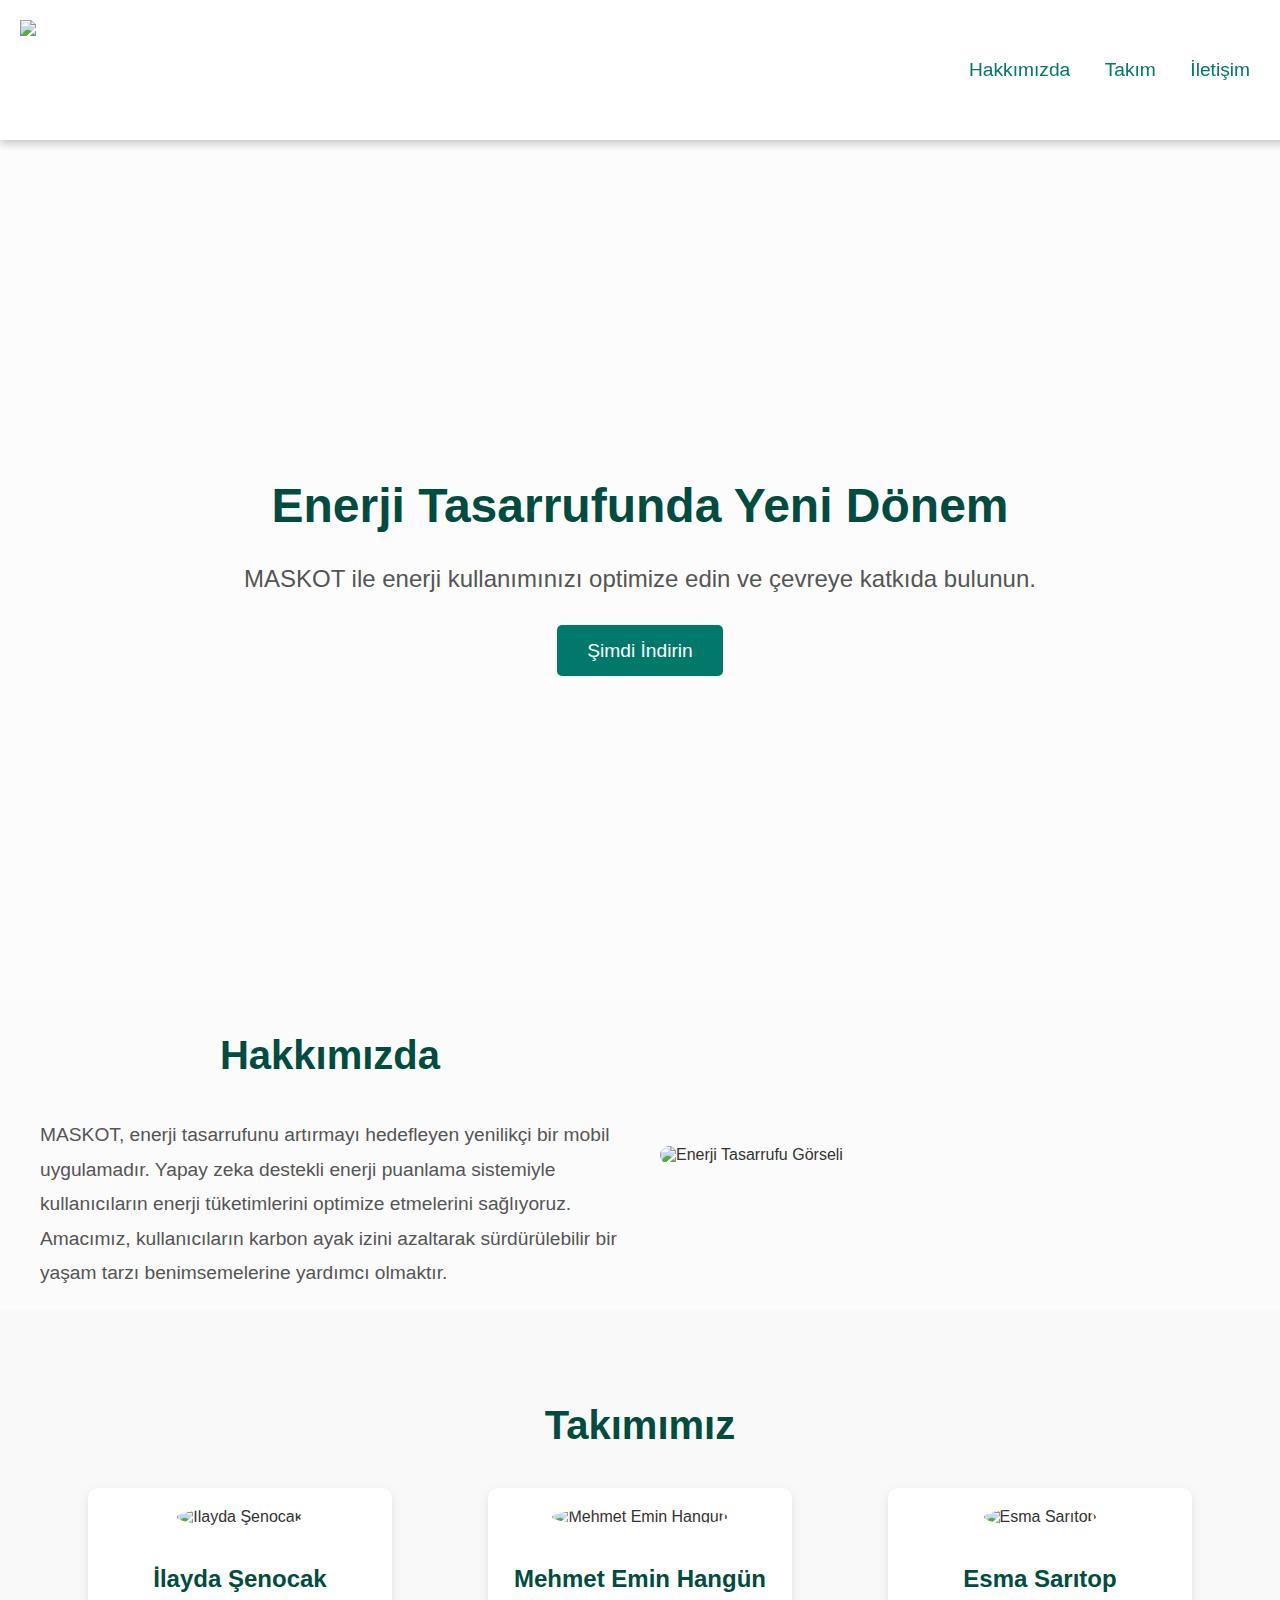
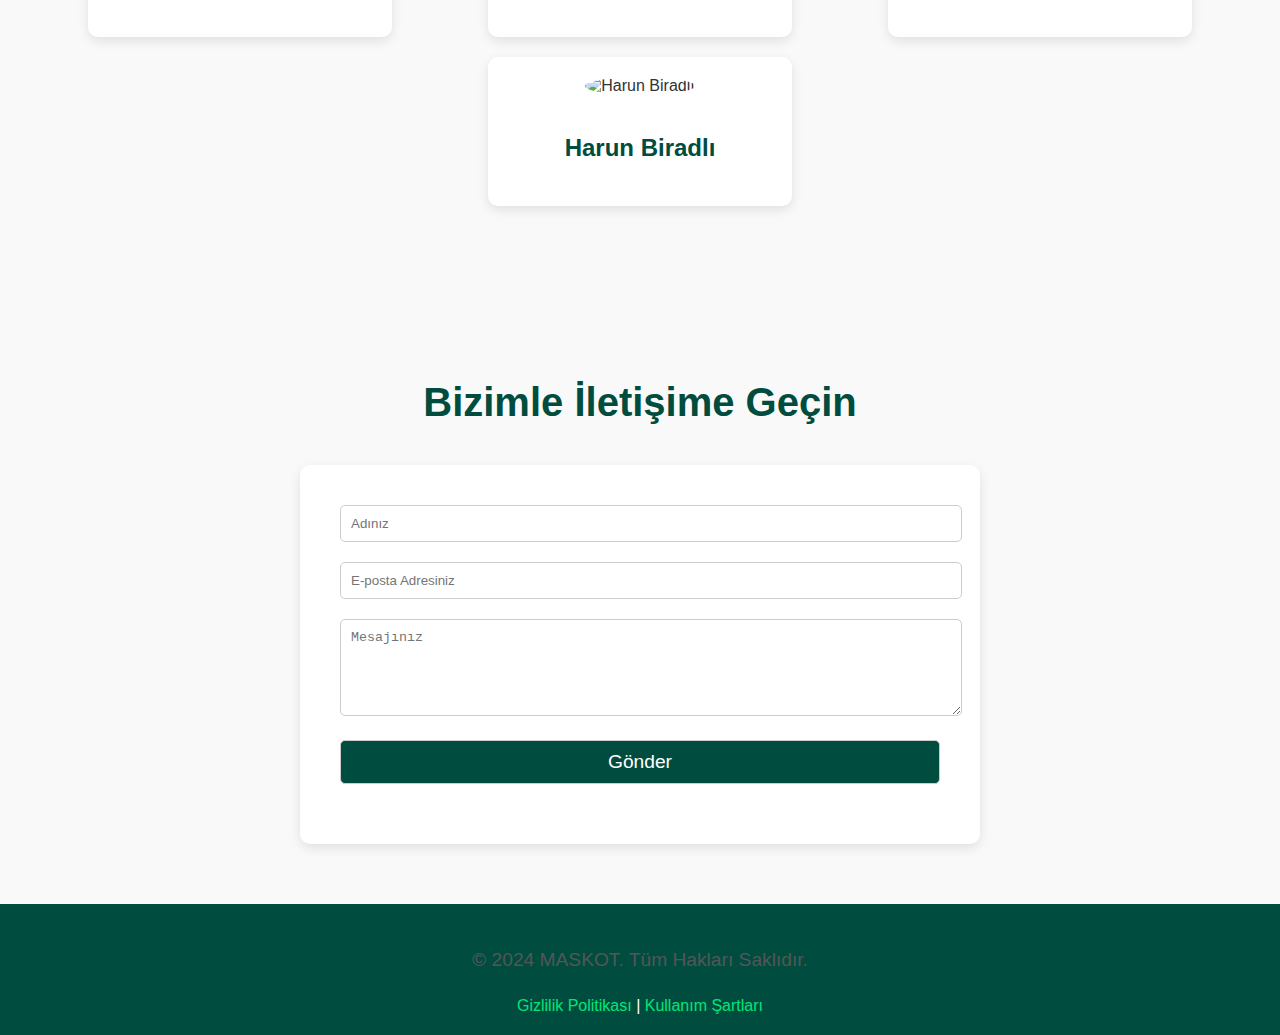
==== index.html @ fc82d1dd "Rename Maskot/deneme.html to index.html" ====
<!DOCTYPE html>
<html lang="tr">
<head>
    <meta charset="UTF-8">
    <meta name="viewport" content="width=device-width, initial-scale=1.0">
    <meta http-equiv="X-UA-Compatible" content="IE=edge">
    <title>MASKOT - Akıllı Sürdürülebilir Konut Teknolojileri</title>
    <style>
        /* Genel Stiller */
        body {
            font-family: 'Roboto', sans-serif;
            margin: 0;
            padding: 0;
            padding-top: 100px; /* Header boyutuna göre boşluk bırakıldı */
            background-color: #a0a0a00b;
            color: #333;
        }

        /* Header */
        header {
            background-color: #ffffff;
            padding: 20px 20px;
            display: flex;
            justify-content: space-between;
            align-items: center;
            color: white;
            box-shadow: 0 4px 8px rgba(0, 0, 0, 0.2);
            position: fixed; /* Sabit pozisyon */
            top: 0;
            left: 0;
            width: 100%; /* Tam genişlik */
            z-index: 1000; /* Diğer içeriklerin üstünde görünsün */
        }

        header h1 {
            margin: 0;
            font-size: 2.5rem;
        }

        nav a {
            color: #00796b;
            text-decoration: none;
            margin: 0 15px;
            font-size: 1.2rem;
        }

        nav a:hover {
            text-decoration: underline;
        }
        nav a:last-child {
    margin-right: 50px; /* İletişim yazısının sağına 30px boşluk ekledik */
}


        /* Hero Section */
        .hero {
            position: relative;
            height: 100vh;
            background-image: url('resimler/enerji.png'); /* Bir enerji tasarrufu görseli */
            background-repeat: no-repeat;
            background-attachment: fixed;
            background-size: cover;
            display: flex;
            justify-content: center;
            align-items: center;
            color: white;
            text-align: center;
        }

        .hero::before {
            content: '';
            position: absolute;
            top: 0;
            left: 0;
            right: 0;
            bottom: 0;
            background-color: rgba(255, 255, 255, 0.241); /* Arka plan için şeffaflık */
            z-index: 1; /* İçeriğin altında kalmasını sağlar */
        }

        .hero h2, .hero p, .hero a {
            position: relative; /* Pseudo elementin üstünde görünmesi için */
            z-index: 2;
        }

        .hero h2 {
            font-size: 3rem;
            margin-bottom: 20px;
        }

        .hero p {
            font-size: 1.5rem;
            margin-bottom: 40px;
        }

        .hero a {
            background-color: #00796b;
            padding: 15px 30px;
            color: white;
            font-size: 1.2rem;
            border-radius: 5px;
            text-decoration: none;
            transition: background 0.3s;
        }

        .hero a:hover {
            background-color: #004d40;
        }

        /* Hakkımızda Bölümü */
        h2 {
            font-size: 2.5rem;
            text-align: center;
            margin-bottom: 40px;
            color: #004d40;
        }

        p {
            font-size: 1.2rem;
            line-height: 1.8;
            color: #555;
        }

        #about {
            display: grid;
            grid-template-columns: 1fr 1fr;
            gap: 40px;
            align-items: center;
        }

        #about img {
            width: 100%;
            border-radius: 10px;
        }

        /* Takım Tanıtımı Bölümü */
        #team {
            background-color: #f9f9f9;
            padding: 60px 40px;
        }

        .team-container {
            display: flex;
            justify-content: space-around;
            flex-wrap: wrap;
        }

        .team-member {
            width: 22%;
            text-align: center;
            padding: 20px;
            background-color: white;
            border-radius: 10px;
            box-shadow: 0 4px 12px rgba(0, 0, 0, 0.1);
            margin-bottom: 20px;
        }

        .team-member img {
            width: 100px;
            height: 100px;
            border-radius: 50%;
            margin-bottom: 15px;
        }

        .team-member h3 {
            font-size: 1.5rem;
            color: #004d40;
        }

        .team-member p {
            font-size: 1rem;
            color: #666;
        }

        /* İletişim Formu */
        #contact {
            text-align: center;
            background-color: #f9f9f9;
            padding: 60px 40px;
        }

        form {
            max-width: 600px;
            margin: 0 auto;
            background-color: white;
            padding: 40px;
            border-radius: 10px;
            box-shadow: 0 4px 12px rgba(0, 0, 0, 0.1);
        }

        input, textarea {
            width: 100%;
            padding: 10px;
            margin-bottom: 20px;
            border-radius: 5px;
            border: 1px solid #ccc;
        }

        input[type="submit"] {
            background-color: #004d40;
            color: white;
            font-size: 1.2rem;
            cursor: pointer;
            transition: background-color 0.3s;
        }

        input[type="submit"]:hover {
            background-color: #00796b;
        }

        footer {
            background-color: #004d40;
            color: white;
            padding: 20px;
            text-align: center;
            font-size: 1rem;
        }

        footer a {
            color: #00e676;
            text-decoration: none;
        }

        footer a:hover {
            text-decoration: underline;
        }

        /* Responsive Tasarım */
        @media (max-width: 768px) {
            #about {
                grid-template-columns: 1fr;
            }

            .team-container {
                flex-direction: column;
            }

            .team-member {
                width: 100%;
                margin-bottom: 20px;
            }
        }
    </style>
</head>
<body>

    <!-- Header -->
    <header>
        <img src="resimler/logo.png" alt="logo" style="height: 100px; width: 100px;">
        <nav>
            <a href="#about">Hakkımızda</a>
            <a href="#team">Takım</a>
            <a href="#contact">İletişim</a>
        </nav>
    </header>

    <!-- Hero Section -->
    <section class="hero">
        <div>
            <h2>Enerji Tasarrufunda Yeni Dönem</h2>
            <p>MASKOT ile enerji kullanımınızı optimize edin ve çevreye katkıda bulunun.</p>
            <a href="#download">Şimdi İndirin</a>
        </div>
    </section>

    <!-- About Section -->
    <section id="about">
        <div style="padding-left: 40px;">
            <h2>Hakkımızda</h2>
            <p>MASKOT, enerji tasarrufunu artırmayı hedefleyen yenilikçi bir mobil uygulamadır. Yapay zeka destekli enerji puanlama sistemiyle kullanıcıların enerji tüketimlerini optimize etmelerini sağlıyoruz. Amacımız, kullanıcıların karbon ayak izini azaltarak sürdürülebilir bir yaşam tarzı benimsemelerine yardımcı olmaktır.</p>
        </div>
        <img src="resimler/telefon.png" alt="Enerji Tasarrufu Görseli">
    </section>

    <!-- Takım Tanıtımı Bölümü -->
    <section id="team">
        <h2>Takımımız</h2>
        <div class="team-container">
            <div class="team-member">
                <img src="resimler/ilayda.jpeg" alt="İlayda Şenocak">
                <h3>İlayda Şenocak</h3>
            </div>
            <div class="team-member">
                <img src="resimler/emin.jpeg" alt="Mehmet Emin Hangün">
                <h3>Mehmet Emin Hangün</h3>
            </div>
            <div class="team-member">
                <img src="resimler/esma.jpeg" alt="Esma Sarıtop">
                <h3>Esma Sarıtop</h3>
            </div>
            <div class="team-member">
                <img src="resimler/harun.png" alt="Harun Biradlı">
                <h3>Harun Biradlı</h3>
            </div>
        </div>
    </section>

    <!-- İletişim Formu -->
    <section id="contact">
        <h2>Bizimle İletişime Geçin</h2>
        <form action="#">
            <input type="text" name="name" placeholder="Adınız" required>
            <input type="email" name="email" placeholder="E-posta Adresiniz" required>
            <textarea name="message" rows="5" placeholder="Mesajınız"></textarea>
            <input type="submit" value="Gönder">
        </form>
    </section>

    <!-- Footer -->
    <footer>
        <p>&copy; 2024 MASKOT. Tüm Hakları Saklıdır.</p>
        <a href="#">Gizlilik Politikası</a> | <a href="#">Kullanım Şartları</a>
    </footer>

</body>
</html>
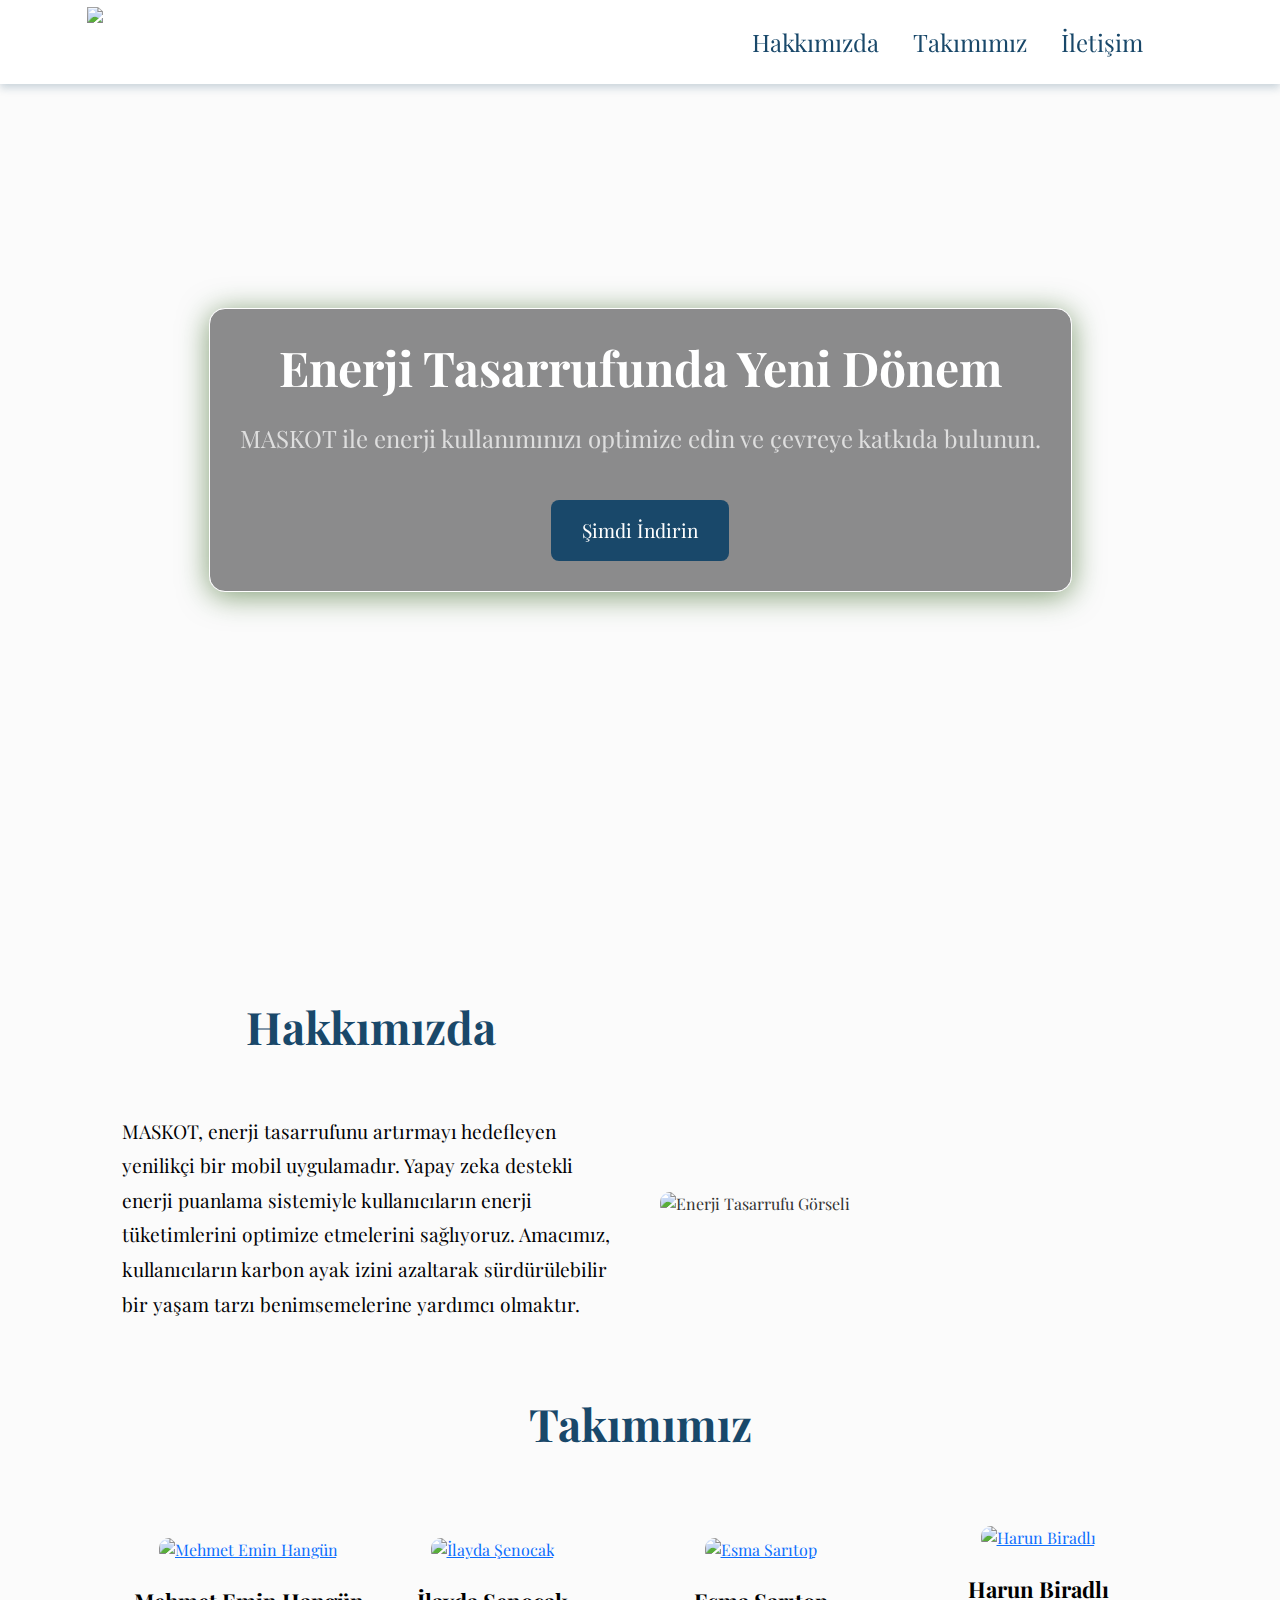
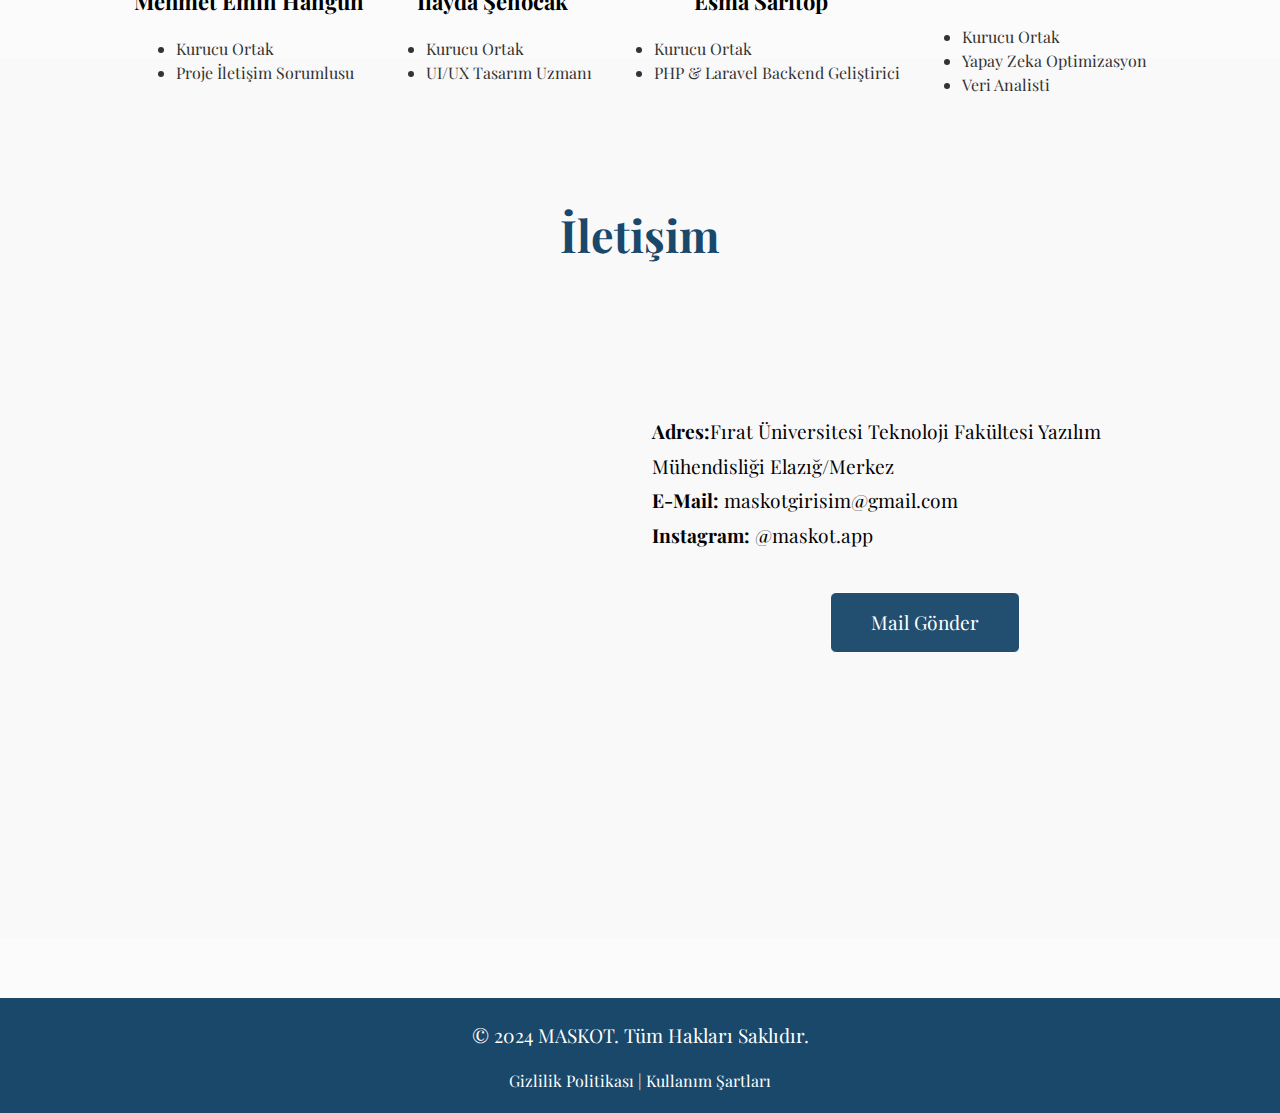
==== commit 75bf7427: "Merge remote-tracking branch 'origin/main'" ====
--- a/index.html
+++ b/index.html
@@ -5,26 +5,31 @@
     <meta name="viewport" content="width=device-width, initial-scale=1.0">
     <meta http-equiv="X-UA-Compatible" content="IE=edge">
     <title>MASKOT - Akıllı Sürdürülebilir Konut Teknolojileri</title>
+    <link href="https://cdn.jsdelivr.net/npm/bootstrap@5.3.3/dist/css/bootstrap.min.css" rel="stylesheet" integrity="sha384-QWTKZyjpPEjISv5WaRU9OFeRpok6YctnYmDr5pNlyT2bRjXh0JMhjY6hW+ALEwIH" crossorigin="anonymous">
+    <script src="https://cdn.jsdelivr.net/npm/bootstrap@5.3.3/dist/js/bootstrap.bundle.min.js" integrity="sha384-YvpcrYf0tY3lHB60NNkmXc5s9fDVZLESaAA55NDzOxhy9GkcIdslK1eN7N6jIeHz" crossorigin="anonymous"></script>
+    <link rel="preconnect" href="https://fonts.googleapis.com">
+    <link rel="preconnect" href="https://fonts.gstatic.com" crossorigin>
+    <link href="https://fonts.googleapis.com/css2?family=Gowun+Batang:wght@400;700&family=Playfair+Display:ital,wght@0,400..900;1,400..900&display=swap" rel="stylesheet">
     <style>
         /* Genel Stiller */
         body {
-            font-family: 'Roboto', sans-serif;
+            font-family: "Playfair Display", serif;
             margin: 0;
             padding: 0;
-            padding-top: 100px; /* Header boyutuna göre boşluk bırakıldı */
             background-color: #a0a0a00b;
-            color: #333;
+            color: #333333;
+            box-sizing: border-box; /* Kenar boşluklarının düzgün hesaplanması için */
         }
 
         /* Header */
         header {
-            background-color: #ffffff;
-            padding: 20px 20px;
+            background-color: rgb(255, 255, 255);
+            padding: 7px 7px;
             display: flex;
             justify-content: space-between;
             align-items: center;
-            color: white;
-            box-shadow: 0 4px 8px rgba(0, 0, 0, 0.2);
+            color: #ffffff;
+            box-shadow: 0 4px 8px rgba(25, 72, 106, 0.21);
             position: fixed; /* Sabit pozisyon */
             top: 0;
             left: 0;
@@ -38,54 +43,61 @@
         }
 
         nav a {
-            color: #00796b;
+            color: rgb(25, 72, 106);
             text-decoration: none;
             margin: 0 15px;
-            font-size: 1.2rem;
+            font-size: 1.5rem;
         }
 
         nav a:hover {
             text-decoration: underline;
         }
+
         nav a:last-child {
-    margin-right: 50px; /* İletişim yazısının sağına 30px boşluk ekledik */
-}
-
+            margin-right: 50px;
+        }
+        /* Genel boşluk ayarları */
+        section {
+            margin-bottom: 100px; /* Her bölüm arasında 100px boşluk olacak */
+        }
+
+        /* İlgili bölümlere özel boşluk ayarı */
+        #about, #team, #contact {
+            padding-top: 150px; /* Başlık yüksekliğine göre ayarlayın */
+            margin-top: -100px; /* Sabitlenen başlığa göre ayarlanmış negatif margin */
+            margin-bottom: 100px; /* Her bölümün arasında eşit boşluk */
+        }
 
         /* Hero Section */
         .hero {
             position: relative;
-            height: 100vh;
-            background-image: url('resimler/enerji.png'); /* Bir enerji tasarrufu görseli */
+            width: 100vw; /* Tam genişlik */
+            height: 100vh; /* Tam yükseklik */
+            background-image: url('resimler/WhatsApp Image 2024-09-25 at 18.21.44.jpeg');
             background-repeat: no-repeat;
-            background-attachment: fixed;
-            background-size: cover;
+            background-size: cover; /* Tüm alanı kaplayacak */
+            background-position: center; /* Görseli ortalayacak */
             display: flex;
             justify-content: center;
             align-items: center;
-            color: white;
-            text-align: center;
-        }
-
-        .hero::before {
-            content: '';
-            position: absolute;
-            top: 0;
-            left: 0;
-            right: 0;
-            bottom: 0;
-            background-color: rgba(255, 255, 255, 0.241); /* Arka plan için şeffaflık */
-            z-index: 1; /* İçeriğin altında kalmasını sağlar */
-        }
-
-        .hero h2, .hero p, .hero a {
-            position: relative; /* Pseudo elementin üstünde görünmesi için */
+            color: #ffffff;
+            text-align: center;
+        }
+
+        .hero-content {
+            position: relative;
             z-index: 2;
+            color: rgb(255, 255, 255);
+            text-align: center;
+            background-color: rgba(0, 0, 0, 0.5); /* Hafif saydam arka plan */
+            padding: 30px;
+            border-radius: 10px;
         }
 
         .hero h2 {
             font-size: 3rem;
             margin-bottom: 20px;
+            color: #ffffff;
         }
 
         .hero p {
@@ -94,31 +106,45 @@
         }
 
         .hero a {
-            background-color: #00796b;
+            background-color: #19486a; /* Değiştirilen renk */
             padding: 15px 30px;
-            color: white;
+            color: #ffffff;
             font-size: 1.2rem;
-            border-radius: 5px;
+
             text-decoration: none;
             transition: background 0.3s;
         }
 
         .hero a:hover {
-            background-color: #004d40;
+            background-color: #19486a; /* Hover sırasında farklı bir renk */
+        }
+
+        /* Cam Efekti Stil */
+        .hero-content {
+            background: rgba(2, 2, 4, 0.45);
+            border-radius: 16px;
+            box-shadow: 0 4px 30px rgba(27, 81, 4, 0.55);
+            backdrop-filter: blur(5px);
+            -webkit-backdrop-filter: blur(5px);
+            border: 1px solid rgb(255, 255, 255);
+            padding: 30px;
         }
 
         /* Hakkımızda Bölümü */
+
         h2 {
-            font-size: 2.5rem;
-            text-align: center;
-            margin-bottom: 40px;
-            color: #004d40;
+            font-size: 2.8rem;
+            text-align: center;
+            margin-bottom: 60px;
+            color: rgb(25, 72, 106);
+            font-weight: 700; /* 700 değeri ile yazıyı kalınlaştır */
         }
 
         p {
             font-size: 1.2rem;
             line-height: 1.8;
-            color: #555;
+            color: rgb(2, 2, 4);
+
         }
 
         #about {
@@ -131,46 +157,89 @@
         #about img {
             width: 100%;
             border-radius: 10px;
+
+
         }
 
         /* Takım Tanıtımı Bölümü */
-        #team {
-            background-color: #f9f9f9;
-            padding: 60px 40px;
-        }
-
         .team-container {
+            display: flex;                /* Flexbox kullanarak yan yana dizme */
+
+            justify-content: center;      /* Öğeleri yatayda ortala */
+            padding: 20px;               /* İç boşluk */
+        }
+
+
+
+        .team-member {
+            position: relative;
+            /* LinkedIn logosu için gerekli */
+            margin: 15px;
             display: flex;
-            justify-content: space-around;
-            flex-wrap: wrap;
-        }
-
-        .team-member {
-            width: 22%;
-            text-align: center;
-            padding: 20px;
-            background-color: white;
+            flex-direction: column;
+            align-items: center;
+            text-align: center;          /* Metni ortala */
+        }
+
+        .team-member img {
+            width: 200px;
+            /* Sabit genişlik */
+            height: 250px;
+            /* Sabit yükseklik, dikdörtgen */
             border-radius: 10px;
-            box-shadow: 0 4px 12px rgba(0, 0, 0, 0.1);
-            margin-bottom: 20px;
-        }
-
-        .team-member img {
-            width: 100px;
-            height: 100px;
-            border-radius: 50%;
-            margin-bottom: 15px;
-        }
-
-        .team-member h3 {
-            font-size: 1.5rem;
-            color: #004d40;
+            /* Kenarları hafif yuvarlak */
+            margin-bottom: 10px;
+            transition: filter 0.3s ease;
+            /* Geçiş süresi */
+            object-fit: cover;
+            /* Resmi dikdörtgenin içine sığdır */
+        }
+
+        .team-member:hover img {
+            filter: blur(5px);
+            /* Sadece profil fotoğrafı bulanıklaşır */
+        }
+
+        .linkedin-logo {
+            position: absolute;
+            top: 50%;
+            left: 50%;
+            transform: translate(-50%, -50%);
+            display: none;
+            /* Başlangıçta gizli */
+            width: 10px;
+            /* LinkedIn logosu boyutu küçültüldü */
+            height: 10px;
+            z-index: 1;
+            margin-left: 10px; /* Logonun metinden biraz uzak durması için boşluk */
+        }
+
+        .team-member:hover .linkedin-logo {
+            display: block;
+            /* Hover sırasında görünür yap */
+            filter: none;
+            /* Logo bulanıklaşmasın */
         }
 
         .team-member p {
-            font-size: 1rem;
-            color: #666;
-        }
+            font-size: 18px;
+            color: black;
+            font-weight: bold;
+            text-align: center;
+            margin-top: 10px;
+        }
+
+        .team-title {
+            width: 100%;                     /* Başlığın tüm genişliği kaplamasını sağlar */
+            margin-bottom: 20px;             /* Başlık ile üyeler arasında boşluk */
+        }
+
+
+
+
+
+
+
 
         /* İletişim Formu */
         #contact {
@@ -209,7 +278,7 @@
         }
 
         footer {
-            background-color: #004d40;
+            background-color: #19486a;
             color: white;
             padding: 20px;
             text-align: center;
@@ -217,100 +286,189 @@
         }
 
         footer a {
-            color: #00e676;
+            color: #ffffff;
             text-decoration: none;
         }
 
         footer a:hover {
             text-decoration: underline;
         }
+        .footer-text {
+            color: white; /* Sadece bu yazının rengi beyaz olur */
+        }
 
         /* Responsive Tasarım */
         @media (max-width: 768px) {
+            body {
+                padding-left: 20px;
+                padding-right: 20px;
+            }
+
             #about {
                 grid-template-columns: 1fr;
             }
 
-            .team-container {
-                flex-direction: column;
-            }
-
-            .team-member {
-                width: 100%;
-                margin-bottom: 20px;
-            }
-        }
+
+        }
+
+
+        #about, #team, #contact {
+            padding-top: 150px; /* Başlık yüksekliğine göre ayarlayın */
+            margin-top: -150px; /* Olumsuz bir marj ile üst boşluğu kaldırın */
+            margin-bottom: 60px; /* Alt boşluk ekleyin */
+        }
+
+        .text-left {
+            text-align: left; /* Metni sola hizala */
+        }
+
+        #sendMailButton:hover{
+            background-color: #3a74aa !important;
+            color: rgb(255, 255, 255) !important;
+        }
+
     </style>
 </head>
 <body>
 
-    <!-- Header -->
-    <header>
-        <img src="resimler/logo.png" alt="logo" style="height: 100px; width: 100px;">
-        <nav>
-            <a href="#about">Hakkımızda</a>
-            <a href="#team">Takım</a>
-            <a href="#contact">İletişim</a>
-        </nav>
-    </header>
-
-    <!-- Hero Section -->
-    <section class="hero">
-        <div>
-            <h2>Enerji Tasarrufunda Yeni Dönem</h2>
-            <p>MASKOT ile enerji kullanımınızı optimize edin ve çevreye katkıda bulunun.</p>
-            <a href="#download">Şimdi İndirin</a>
+<!-- Header -->
+<header>
+    <img  src="resimler/logo.png" alt="logo" style="height: 70px; width: 70px; margin-left: 80px">
+
+
+    <nav style="margin-right: 80px">
+
+        <a href="#about">Hakkımızda</a>
+        <a href="#team">Takımımız</a>
+        <a href="#contact">İletişim</a>
+    </nav>
+</header>
+
+<!-- Hero Section -->
+<section class="hero">
+    <div class="hero-content">
+        <h2>Enerji Tasarrufunda Yeni Dönem</h2>
+        <p style="color: rgba(255,255,255,0.71)!important">MASKOT ile enerji kullanımınızı optimize edin ve çevreye katkıda bulunun.</p>
+        <a href="#" class="btn btn- btn-lg">Şimdi İndirin</a>
+    </div>
+</section>
+
+
+<!-- About Section -->
+<section id="about" class="container">
+    <div style="padding-left: 40px;" >
+        <h2>Hakkımızda</h2>
+        <p>MASKOT, enerji tasarrufunu artırmayı hedefleyen yenilikçi bir mobil uygulamadır. Yapay zeka destekli enerji puanlama sistemiyle kullanıcıların enerji tüketimlerini optimize etmelerini sağlıyoruz. Amacımız, kullanıcıların karbon ayak izini azaltarak sürdürülebilir bir yaşam tarzı benimsemelerine yardımcı olmaktır.</p>
+    </div>
+    <img src="resimler/tlfn.jpg" alt="Enerji Tasarrufu Görseli" style="margin-top: 70px">
+</section>
+
+
+<!--Takım tanıtımı-->
+<div id="team" class="team-container" style="display: block">
+    <h2>Takımımız</h2>
+
+    <div style="display: flex; align-items: center; justify-content: center;">
+        <!-- Mehmet Emin Hangün -->
+        <div class="team-member">
+            <a href="https://www.linkedin.com/in/mehmet-emin-hang%C3%BCn-b12507269/" target="_blank">
+                <img src="resimler/emin.jpeg" alt="Mehmet Emin Hangün">
+                <img class="linkedin-logo" src="resimler/linkedin-logo.png" alt="LinkedIn">
+            </a>
+            <p style="font-size: 22px; font-weight: bold; text-align: left;">Mehmet Emin Hangün</p>
+            <ul style="text-align: left;">
+                <li>Kurucu Ortak</li>
+                <li>Proje İletişim Sorumlusu</li>
+            </ul>
         </div>
-    </section>
-
-    <!-- About Section -->
-    <section id="about">
-        <div style="padding-left: 40px;">
-            <h2>Hakkımızda</h2>
-            <p>MASKOT, enerji tasarrufunu artırmayı hedefleyen yenilikçi bir mobil uygulamadır. Yapay zeka destekli enerji puanlama sistemiyle kullanıcıların enerji tüketimlerini optimize etmelerini sağlıyoruz. Amacımız, kullanıcıların karbon ayak izini azaltarak sürdürülebilir bir yaşam tarzı benimsemelerine yardımcı olmaktır.</p>
+
+        <!-- İlayda Şenocak -->
+        <div class="team-member">
+            <a href="https://www.linkedin.com/in/ilayda-senocak/" target="_blank">
+                <img src="resimler/ilayda.jpeg" alt="İlayda Şenocak">
+                <img class="linkedin-logo" src="resimler/linkedin-logo.png" alt="LinkedIn">
+            </a>
+            <p style="font-size: 22px; font-weight: bold; text-align: left;">İlayda Şenocak</p>
+            <ul style="text-align: left;">
+                <li>Kurucu Ortak</li>
+                <li>UI/UX Tasarım Uzmanı</li>
+            </ul>
         </div>
-        <img src="resimler/telefon.png" alt="Enerji Tasarrufu Görseli">
-    </section>
-
-    <!-- Takım Tanıtımı Bölümü -->
-    <section id="team">
-        <h2>Takımımız</h2>
-        <div class="team-container">
-            <div class="team-member">
-                <img src="resimler/ilayda.jpeg" alt="İlayda Şenocak">
-                <h3>İlayda Şenocak</h3>
+
+        <!-- Esma Sarıtop -->
+        <div class="team-member">
+            <a href="https://www.linkedin.com/in/esmasaritop/" target="_blank">
+                <img src="resimler/esmaa.jpeg" alt="Esma Sarıtop">
+                <img class="linkedin-logo" src="resimler/linkedin-logo.png" alt="LinkedIn">
+            </a>
+            <p style="font-size: 22px; font-weight: bold; text-align: left;">Esma Sarıtop</p>
+            <ul style="text-align: left;">
+                <li>Kurucu Ortak</li>
+                <li>PHP & Laravel Backend Geliştirici</li>
+            </ul>
+        </div>
+
+        <!-- Harun Biradlı -->
+        <div class="team-member">
+            <a href="https://www.linkedin.com/in/harunbiradlioffical/" target="_blank">
+                <img src="resimler/harun.png" alt="Harun Biradlı">
+                <img class="linkedin-logo" src="resimler/linkedin-logo.png" alt="LinkedIn">
+            </a>
+            <p style="font-size: 22px; font-weight: bold; text-align: left;">Harun Biradlı</p>
+            <ul style="text-align: left;">
+                <li>Kurucu Ortak</li>
+                <li>Yapay Zeka Optimizasyon</li>
+                <li>Veri Analisti</li>
+            </ul>
+        </div>
+    </div>
+</div>
+
+
+<!-- İletişim Formu -->
+<section id="contact">
+    <h2>İletişim</h2>
+
+    <section class="container flex justify-content-center">
+        <div class="row">
+            <div class="col-md-6">
+                <iframe
+                        class="card-img-top p-3"
+                        src="https://www.google.com/maps/embed?pb=!1m18!1m12!1m3!1d3114.7437472671445!2d39.19938067611277!3d38.67775687177181!2m3!1f0!2f0!3f0!3m2!1i1024!2i768!4f13.1!3m3!1m2!1s0x4076c043f0ec934d%3A0x97da54a9bdfebc9a!2zRsSxcmF0IMOcbml2ZXJzaXRlc2k!5e0!3m2!1str!2str!4v1727185044380!5m2!1str!2str"
+                        width="600"
+                        height="450"
+                        style="border:0;"
+                        allowfullscreen=""
+                        loading="lazy"
+                        referrerpolicy="no-referrer-when-downgrade">
+                </iframe>
             </div>
-            <div class="team-member">
-                <img src="resimler/emin.jpeg" alt="Mehmet Emin Hangün">
-                <h3>Mehmet Emin Hangün</h3>
-            </div>
-            <div class="team-member">
-                <img src="resimler/esma.jpeg" alt="Esma Sarıtop">
-                <h3>Esma Sarıtop</h3>
-            </div>
-            <div class="team-member">
-                <img src="resimler/harun.png" alt="Harun Biradlı">
-                <h3>Harun Biradlı</h3>
+            <div class="col-md-6">
+                <div class="card-body">
+                    <br><br><br>
+                    <p class="card-text text-left" style="margin-top: 20px;"> <!-- Metin ortalama ve aşağı kaydırma -->
+                       <strong>Adres:</strong>Fırat Üniversitesi Teknoloji Fakültesi Yazılım Mühendisliği Elazığ/Merkez <br>
+                        <strong>E-Mail:</strong> maskotgirisim@gmail.com <br>
+                        <strong>Instagram:</strong> @maskot.app
+                    </p>
+                    <!-- Mail Gönder Butonu -->
+
+                    <a href="mailto:maskotgirisim@gmail.com?subject=Maskotİletisim" id="sendMailButton" class="btn btn-primary mt-4" style="background-color: rgba(25,72,106,0.96); border-color: #ffffff; padding: 15px 40px; font-size: 1.2rem; transition: all ease-in-out .1s">Mail Gönder</a>
+
+                </div>
             </div>
         </div>
     </section>
-
-    <!-- İletişim Formu -->
-    <section id="contact">
-        <h2>Bizimle İletişime Geçin</h2>
-        <form action="#">
-            <input type="text" name="name" placeholder="Adınız" required>
-            <input type="email" name="email" placeholder="E-posta Adresiniz" required>
-            <textarea name="message" rows="5" placeholder="Mesajınız"></textarea>
-            <input type="submit" value="Gönder">
-        </form>
-    </section>
-
-    <!-- Footer -->
-    <footer>
-        <p>&copy; 2024 MASKOT. Tüm Hakları Saklıdır.</p>
-        <a href="#">Gizlilik Politikası</a> | <a href="#">Kullanım Şartları</a>
-    </footer>
-
+</section>
+
+
+<!-- Footer -->
+<footer>
+    <p class="footer-text">&copy; 2024 MASKOT. Tüm Hakları Saklıdır.</p>
+    <a href="#">Gizlilik Politikası</a> | <a href="#">Kullanım Şartları</a>
+</footer>
 </body>
+
+
 </html>
+
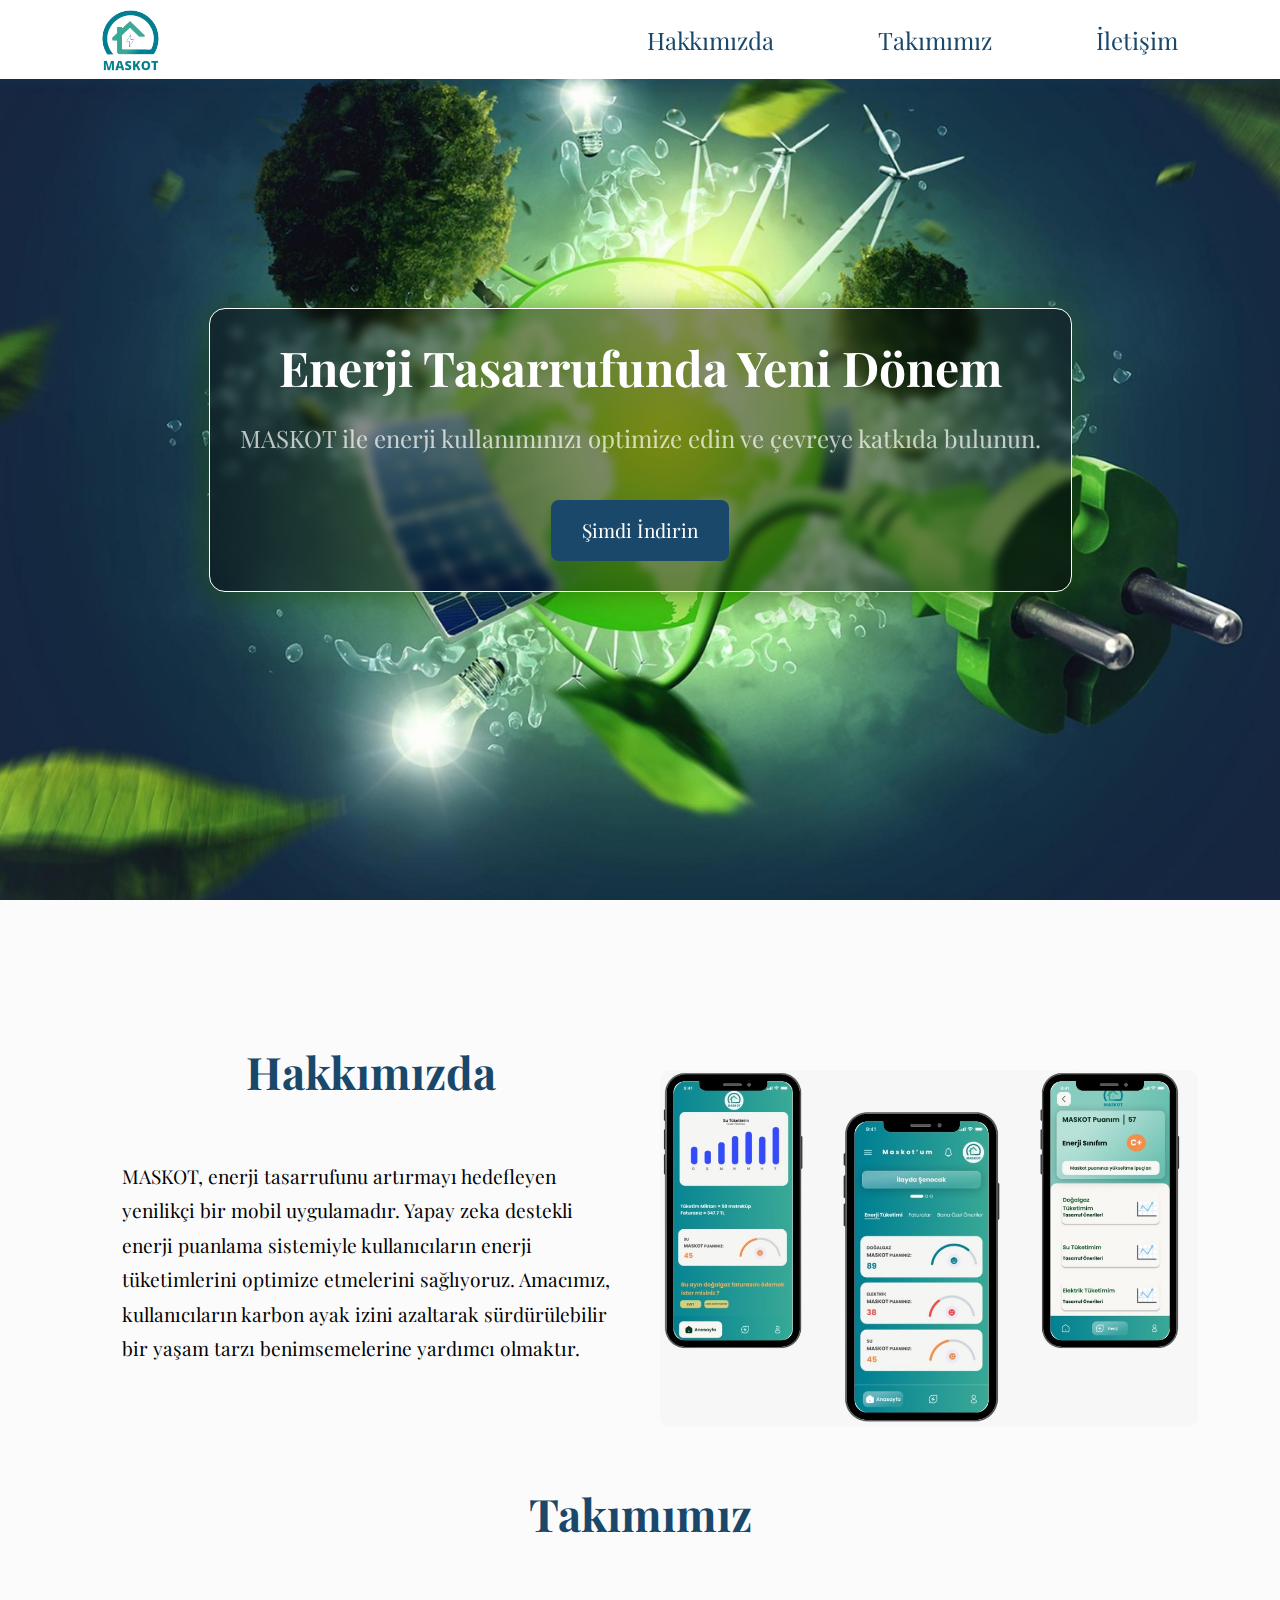
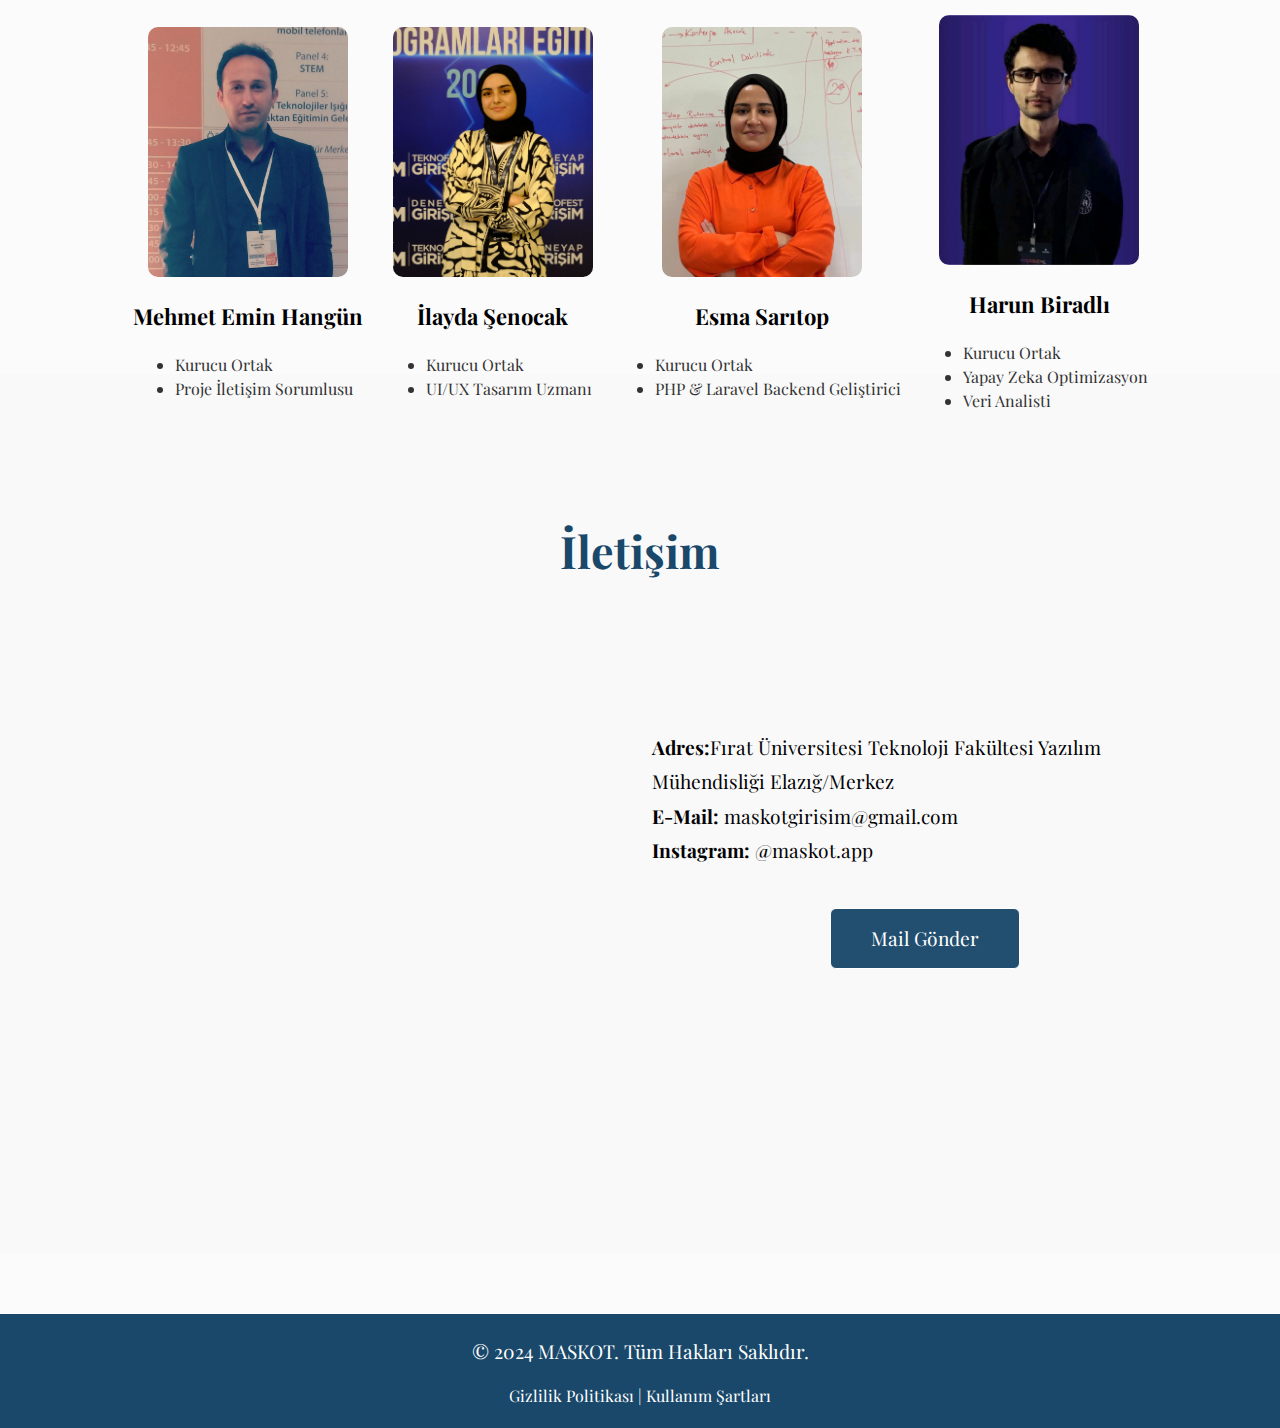
==== commit 2bce8577: "Web sayfası yeniden düzenlendi." ====
--- a/index.html
+++ b/index.html
@@ -45,7 +45,7 @@
         nav a {
             color: rgb(25, 72, 106);
             text-decoration: none;
-            margin: 0 15px;
+            margin: 50px;
             font-size: 1.5rem;
         }
 
@@ -73,7 +73,7 @@
             position: relative;
             width: 100vw; /* Tam genişlik */
             height: 100vh; /* Tam yükseklik */
-            background-image: url('resimler/WhatsApp Image 2024-09-25 at 18.21.44.jpeg');
+            background-image: url('Maskot/resimler/aaa.21.44.jpeg');
             background-repeat: no-repeat;
             background-size: cover; /* Tüm alanı kaplayacak */
             background-position: center; /* Görseli ortalayacak */
@@ -333,10 +333,10 @@
 
 <!-- Header -->
 <header>
-    <img  src="resimler/logo.png" alt="logo" style="height: 70px; width: 70px; margin-left: 80px">
-
-
-    <nav style="margin-right: 80px">
+    <img src="Maskot/resimler/logo.png" alt="logo" style="height: 65px; width: 65px; margin-left: 90px">
+
+
+    <nav style="margin-right:45px">
 
         <a href="#about">Hakkımızda</a>
         <a href="#team">Takımımız</a>
@@ -360,7 +360,7 @@
         <h2>Hakkımızda</h2>
         <p>MASKOT, enerji tasarrufunu artırmayı hedefleyen yenilikçi bir mobil uygulamadır. Yapay zeka destekli enerji puanlama sistemiyle kullanıcıların enerji tüketimlerini optimize etmelerini sağlıyoruz. Amacımız, kullanıcıların karbon ayak izini azaltarak sürdürülebilir bir yaşam tarzı benimsemelerine yardımcı olmaktır.</p>
     </div>
-    <img src="resimler/tlfn.jpg" alt="Enerji Tasarrufu Görseli" style="margin-top: 70px">
+    <img src="Maskot/resimler/tlfn.jpg" alt="Enerji Tasarrufu Görseli" style="margin-top: 70px">
 </section>
 
 
@@ -372,8 +372,8 @@
         <!-- Mehmet Emin Hangün -->
         <div class="team-member">
             <a href="https://www.linkedin.com/in/mehmet-emin-hang%C3%BCn-b12507269/" target="_blank">
-                <img src="resimler/emin.jpeg" alt="Mehmet Emin Hangün">
-                <img class="linkedin-logo" src="resimler/linkedin-logo.png" alt="LinkedIn">
+                <img src="Maskot/resimler/emin.jpeg" alt="Mehmet Emin Hangün">
+                <img class="linkedin-logo" src="Maskot/resimler/linkedin-logo.png" alt="LinkedIn">
             </a>
             <p style="font-size: 22px; font-weight: bold; text-align: left;">Mehmet Emin Hangün</p>
             <ul style="text-align: left;">
@@ -385,8 +385,8 @@
         <!-- İlayda Şenocak -->
         <div class="team-member">
             <a href="https://www.linkedin.com/in/ilayda-senocak/" target="_blank">
-                <img src="resimler/ilayda.jpeg" alt="İlayda Şenocak">
-                <img class="linkedin-logo" src="resimler/linkedin-logo.png" alt="LinkedIn">
+                <img src="Maskot/resimler/ilayda.jpeg" alt="İlayda Şenocak">
+                <img class="linkedin-logo" src="Maskot/resimler/linkedin-logo.png" alt="LinkedIn">
             </a>
             <p style="font-size: 22px; font-weight: bold; text-align: left;">İlayda Şenocak</p>
             <ul style="text-align: left;">
@@ -398,8 +398,8 @@
         <!-- Esma Sarıtop -->
         <div class="team-member">
             <a href="https://www.linkedin.com/in/esmasaritop/" target="_blank">
-                <img src="resimler/esmaa.jpeg" alt="Esma Sarıtop">
-                <img class="linkedin-logo" src="resimler/linkedin-logo.png" alt="LinkedIn">
+                <img src="Maskot/resimler/esmaa.jpeg" alt="Esma Sarıtop">
+                <img class="linkedin-logo" src="Maskot/resimler/linkedin-logo.png" alt="LinkedIn">
             </a>
             <p style="font-size: 22px; font-weight: bold; text-align: left;">Esma Sarıtop</p>
             <ul style="text-align: left;">
@@ -411,8 +411,8 @@
         <!-- Harun Biradlı -->
         <div class="team-member">
             <a href="https://www.linkedin.com/in/harunbiradlioffical/" target="_blank">
-                <img src="resimler/harun.png" alt="Harun Biradlı">
-                <img class="linkedin-logo" src="resimler/linkedin-logo.png" alt="LinkedIn">
+                <img src="Maskot/resimler/harun.png" alt="Harun Biradlı">
+                <img class="linkedin-logo" src="Maskot/resimler/linkedin-logo.png" alt="LinkedIn">
             </a>
             <p style="font-size: 22px; font-weight: bold; text-align: left;">Harun Biradlı</p>
             <ul style="text-align: left;">
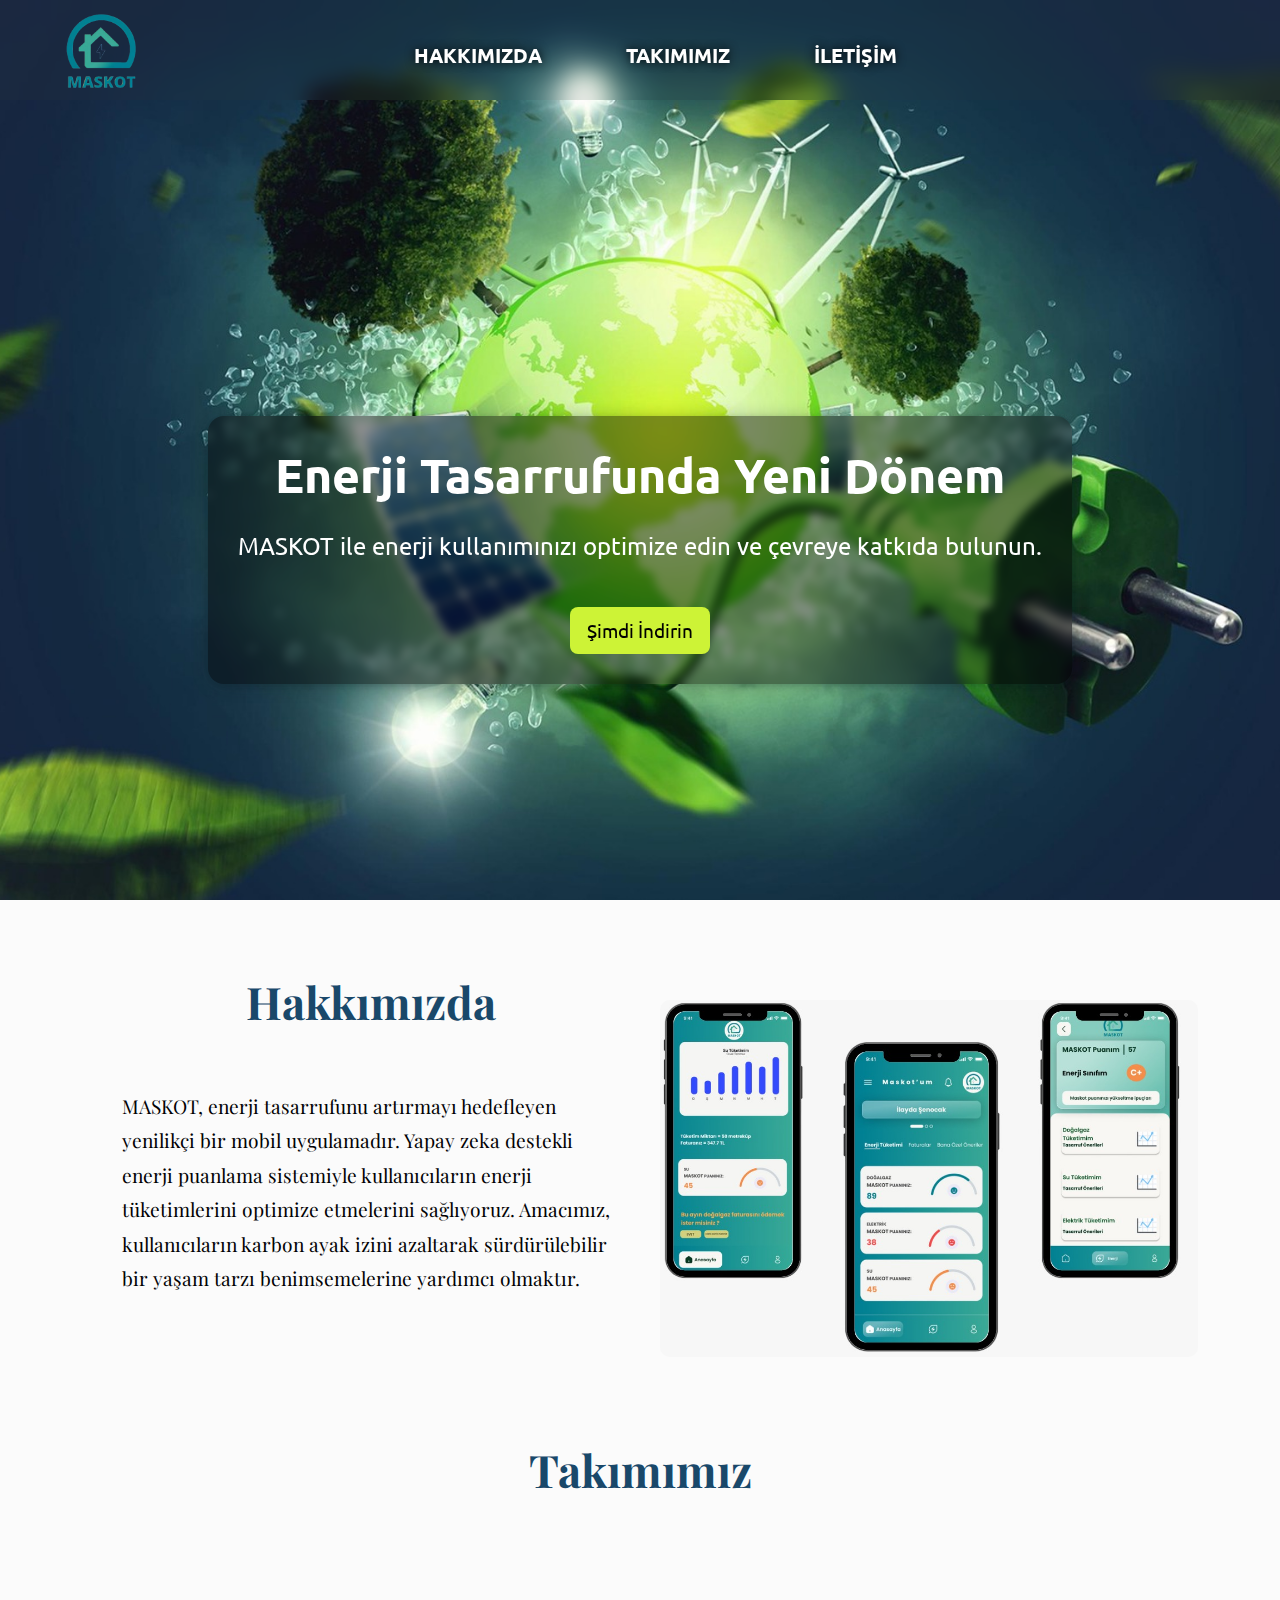
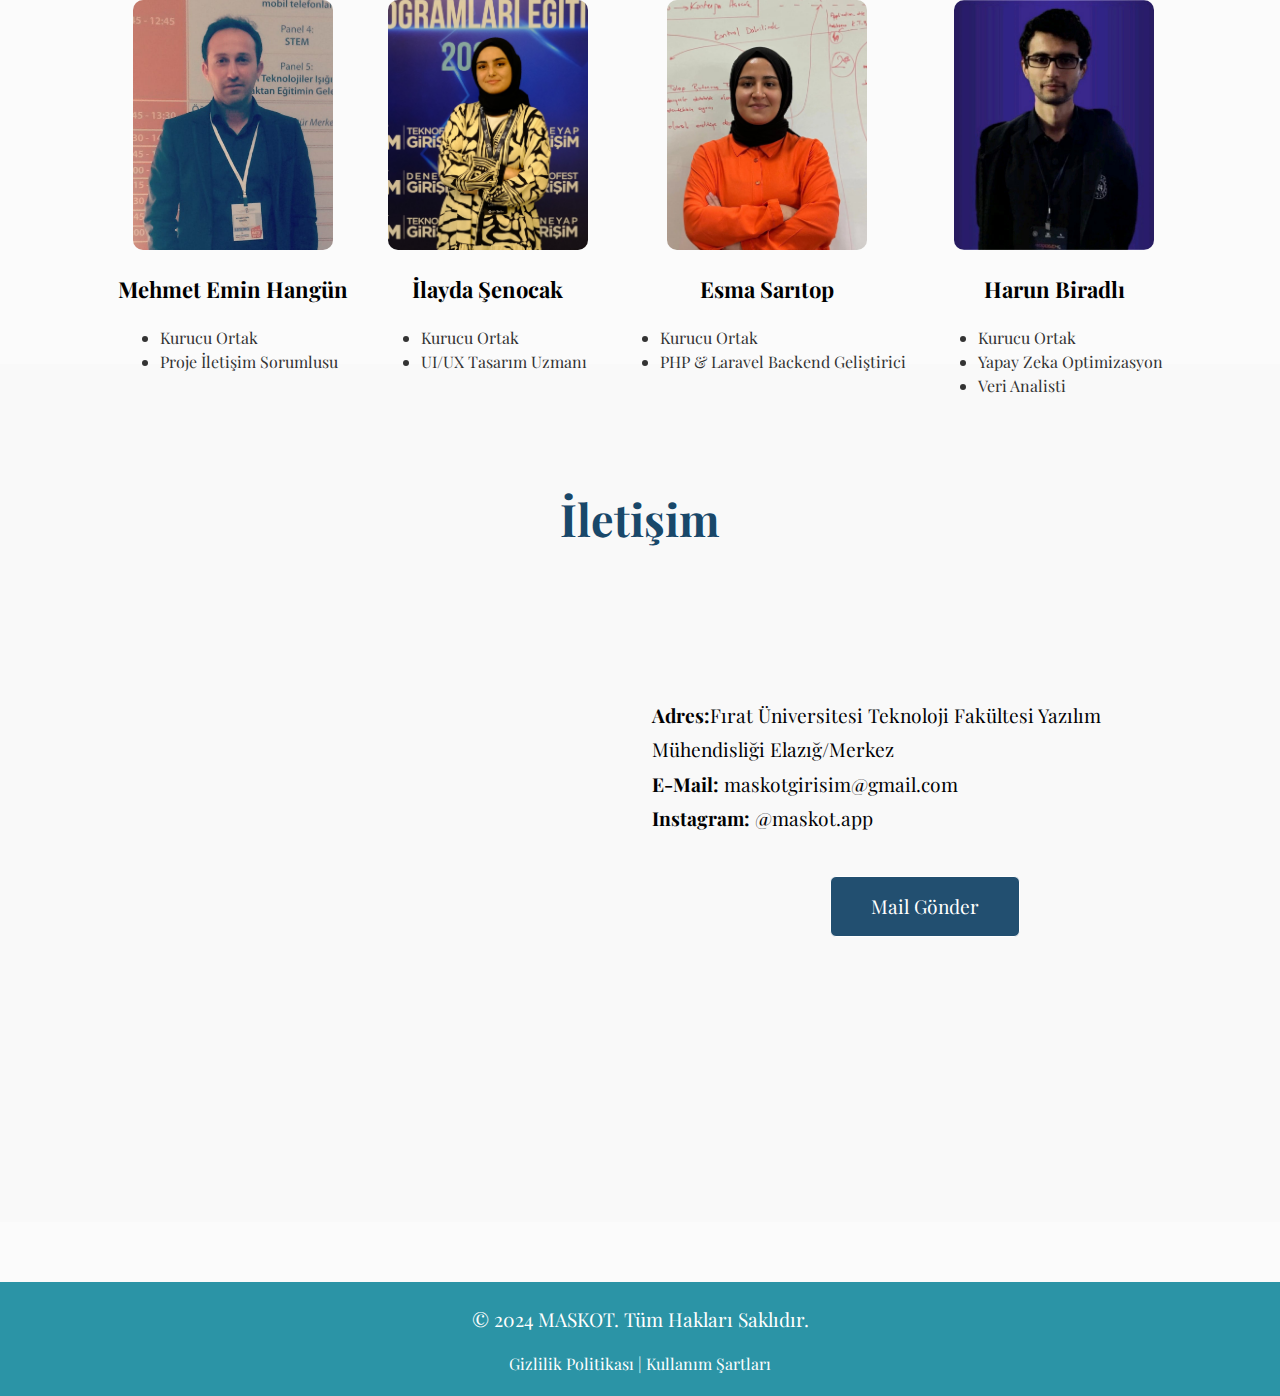
==== commit 2c416c45: "Web sayfası yeniden düzenlendi." ====
--- a/index.html
+++ b/index.html
@@ -1,6 +1,7 @@
 <!DOCTYPE html>
 <html lang="tr">
 <head>
+
     <meta charset="UTF-8">
     <meta name="viewport" content="width=device-width, initial-scale=1.0">
     <meta http-equiv="X-UA-Compatible" content="IE=edge">
@@ -10,463 +11,168 @@
     <link rel="preconnect" href="https://fonts.googleapis.com">
     <link rel="preconnect" href="https://fonts.gstatic.com" crossorigin>
     <link href="https://fonts.googleapis.com/css2?family=Gowun+Batang:wght@400;700&family=Playfair+Display:ital,wght@0,400..900;1,400..900&display=swap" rel="stylesheet">
-    <style>
-        /* Genel Stiller */
-        body {
-            font-family: "Playfair Display", serif;
-            margin: 0;
-            padding: 0;
-            background-color: #a0a0a00b;
-            color: #333333;
-            box-sizing: border-box; /* Kenar boşluklarının düzgün hesaplanması için */
-        }
-
-        /* Header */
-        header {
-            background-color: rgb(255, 255, 255);
-            padding: 7px 7px;
-            display: flex;
-            justify-content: space-between;
-            align-items: center;
-            color: #ffffff;
-            box-shadow: 0 4px 8px rgba(25, 72, 106, 0.21);
-            position: fixed; /* Sabit pozisyon */
-            top: 0;
-            left: 0;
-            width: 100%; /* Tam genişlik */
-            z-index: 1000; /* Diğer içeriklerin üstünde görünsün */
-        }
-
-        header h1 {
-            margin: 0;
-            font-size: 2.5rem;
-        }
-
-        nav a {
-            color: rgb(25, 72, 106);
-            text-decoration: none;
-            margin: 50px;
-            font-size: 1.5rem;
-        }
-
-        nav a:hover {
-            text-decoration: underline;
-        }
-
-        nav a:last-child {
-            margin-right: 50px;
-        }
-        /* Genel boşluk ayarları */
-        section {
-            margin-bottom: 100px; /* Her bölüm arasında 100px boşluk olacak */
-        }
-
-        /* İlgili bölümlere özel boşluk ayarı */
-        #about, #team, #contact {
-            padding-top: 150px; /* Başlık yüksekliğine göre ayarlayın */
-            margin-top: -100px; /* Sabitlenen başlığa göre ayarlanmış negatif margin */
-            margin-bottom: 100px; /* Her bölümün arasında eşit boşluk */
-        }
-
-        /* Hero Section */
-        .hero {
-            position: relative;
-            width: 100vw; /* Tam genişlik */
-            height: 100vh; /* Tam yükseklik */
-            background-image: url('Maskot/resimler/aaa.21.44.jpeg');
-            background-repeat: no-repeat;
-            background-size: cover; /* Tüm alanı kaplayacak */
-            background-position: center; /* Görseli ortalayacak */
-            display: flex;
-            justify-content: center;
-            align-items: center;
-            color: #ffffff;
-            text-align: center;
-        }
-
-        .hero-content {
-            position: relative;
-            z-index: 2;
-            color: rgb(255, 255, 255);
-            text-align: center;
-            background-color: rgba(0, 0, 0, 0.5); /* Hafif saydam arka plan */
-            padding: 30px;
-            border-radius: 10px;
-        }
-
-        .hero h2 {
-            font-size: 3rem;
-            margin-bottom: 20px;
-            color: #ffffff;
-        }
-
-        .hero p {
-            font-size: 1.5rem;
-            margin-bottom: 40px;
-        }
-
-        .hero a {
-            background-color: #19486a; /* Değiştirilen renk */
-            padding: 15px 30px;
-            color: #ffffff;
-            font-size: 1.2rem;
-
-            text-decoration: none;
-            transition: background 0.3s;
-        }
-
-        .hero a:hover {
-            background-color: #19486a; /* Hover sırasında farklı bir renk */
-        }
-
-        /* Cam Efekti Stil */
-        .hero-content {
-            background: rgba(2, 2, 4, 0.45);
-            border-radius: 16px;
-            box-shadow: 0 4px 30px rgba(27, 81, 4, 0.55);
-            backdrop-filter: blur(5px);
-            -webkit-backdrop-filter: blur(5px);
-            border: 1px solid rgb(255, 255, 255);
-            padding: 30px;
-        }
-
-        /* Hakkımızda Bölümü */
-
-        h2 {
-            font-size: 2.8rem;
-            text-align: center;
-            margin-bottom: 60px;
-            color: rgb(25, 72, 106);
-            font-weight: 700; /* 700 değeri ile yazıyı kalınlaştır */
-        }
-
-        p {
-            font-size: 1.2rem;
-            line-height: 1.8;
-            color: rgb(2, 2, 4);
-
-        }
-
-        #about {
-            display: grid;
-            grid-template-columns: 1fr 1fr;
-            gap: 40px;
-            align-items: center;
-        }
-
-        #about img {
-            width: 100%;
-            border-radius: 10px;
-
-
-        }
-
-        /* Takım Tanıtımı Bölümü */
-        .team-container {
-            display: flex;                /* Flexbox kullanarak yan yana dizme */
-
-            justify-content: center;      /* Öğeleri yatayda ortala */
-            padding: 20px;               /* İç boşluk */
-        }
-
-
-
-        .team-member {
-            position: relative;
-            /* LinkedIn logosu için gerekli */
-            margin: 15px;
-            display: flex;
-            flex-direction: column;
-            align-items: center;
-            text-align: center;          /* Metni ortala */
-        }
-
-        .team-member img {
-            width: 200px;
-            /* Sabit genişlik */
-            height: 250px;
-            /* Sabit yükseklik, dikdörtgen */
-            border-radius: 10px;
-            /* Kenarları hafif yuvarlak */
-            margin-bottom: 10px;
-            transition: filter 0.3s ease;
-            /* Geçiş süresi */
-            object-fit: cover;
-            /* Resmi dikdörtgenin içine sığdır */
-        }
-
-        .team-member:hover img {
-            filter: blur(5px);
-            /* Sadece profil fotoğrafı bulanıklaşır */
-        }
-
-        .linkedin-logo {
-            position: absolute;
-            top: 50%;
-            left: 50%;
-            transform: translate(-50%, -50%);
-            display: none;
-            /* Başlangıçta gizli */
-            width: 10px;
-            /* LinkedIn logosu boyutu küçültüldü */
-            height: 10px;
-            z-index: 1;
-            margin-left: 10px; /* Logonun metinden biraz uzak durması için boşluk */
-        }
-
-        .team-member:hover .linkedin-logo {
-            display: block;
-            /* Hover sırasında görünür yap */
-            filter: none;
-            /* Logo bulanıklaşmasın */
-        }
-
-        .team-member p {
-            font-size: 18px;
-            color: black;
-            font-weight: bold;
-            text-align: center;
-            margin-top: 10px;
-        }
-
-        .team-title {
-            width: 100%;                     /* Başlığın tüm genişliği kaplamasını sağlar */
-            margin-bottom: 20px;             /* Başlık ile üyeler arasında boşluk */
-        }
-
-
-
-
-
-
-
-
-        /* İletişim Formu */
-        #contact {
-            text-align: center;
-            background-color: #f9f9f9;
-            padding: 60px 40px;
-        }
-
-        form {
-            max-width: 600px;
-            margin: 0 auto;
-            background-color: white;
-            padding: 40px;
-            border-radius: 10px;
-            box-shadow: 0 4px 12px rgba(0, 0, 0, 0.1);
-        }
-
-        input, textarea {
-            width: 100%;
-            padding: 10px;
-            margin-bottom: 20px;
-            border-radius: 5px;
-            border: 1px solid #ccc;
-        }
-
-        input[type="submit"] {
-            background-color: #004d40;
-            color: white;
-            font-size: 1.2rem;
-            cursor: pointer;
-            transition: background-color 0.3s;
-        }
-
-        input[type="submit"]:hover {
-            background-color: #00796b;
-        }
-
-        footer {
-            background-color: #19486a;
-            color: white;
-            padding: 20px;
-            text-align: center;
-            font-size: 1rem;
-        }
-
-        footer a {
-            color: #ffffff;
-            text-decoration: none;
-        }
-
-        footer a:hover {
-            text-decoration: underline;
-        }
-        .footer-text {
-            color: white; /* Sadece bu yazının rengi beyaz olur */
-        }
-
-        /* Responsive Tasarım */
-        @media (max-width: 768px) {
-            body {
-                padding-left: 20px;
-                padding-right: 20px;
-            }
-
-            #about {
-                grid-template-columns: 1fr;
-            }
-
-
-        }
-
-
-        #about, #team, #contact {
-            padding-top: 150px; /* Başlık yüksekliğine göre ayarlayın */
-            margin-top: -150px; /* Olumsuz bir marj ile üst boşluğu kaldırın */
-            margin-bottom: 60px; /* Alt boşluk ekleyin */
-        }
-
-        .text-left {
-            text-align: left; /* Metni sola hizala */
-        }
-
-        #sendMailButton:hover{
-            background-color: #3a74aa !important;
-            color: rgb(255, 255, 255) !important;
-        }
-
-    </style>
+    <link rel="stylesheet" href="style.css">
+    <link rel="preconnect" href="https://fonts.googleapis.com">
+    <link rel="preconnect" href="https://fonts.gstatic.com" crossorigin>
+    <link href="https://fonts.googleapis.com/css2?family=Ubuntu:ital,wght@0,300;0,400;0,500;0,700;1,300;1,400;1,500;1,700&display=swap" rel="stylesheet">
 </head>
 <body>
 
-<!-- Header -->
-<header>
-    <img src="Maskot/resimler/logo.png" alt="logo" style="height: 65px; width: 65px; margin-left: 90px">
+<nav>
+    <div class="logo">
+        <img src="Maskot/resimler/logo.png"  alt="logo">
+
+    </div>
+    <ul>
+        <li><a href="#about">Hakkımızda</a></li>
+        <li><a href="#team">Takımımız</a></li>
+        <li><a href="#contact">İletişim</a></li>
+    </ul>
+</nav>
+
+    <main id="content">
+
+        <!-- Hero Section -->
+        <section class="hero">
+
+            <div class="hero-content">
+                <h2>Enerji Tasarrufunda Yeni Dönem</h2>
+                <p>MASKOT ile enerji kullanımınızı optimize edin ve çevreye katkıda bulunun.</p>
+                <a href="#" class="btn btn-lg">Şimdi İndirin</a>
+            </div>
+        </section>
 
 
-    <nav style="margin-right:45px">
-
-        <a href="#about">Hakkımızda</a>
-        <a href="#team">Takımımız</a>
-        <a href="#contact">İletişim</a>
-    </nav>
-</header>
-
-<!-- Hero Section -->
-<section class="hero">
-    <div class="hero-content">
-        <h2>Enerji Tasarrufunda Yeni Dönem</h2>
-        <p style="color: rgba(255,255,255,0.71)!important">MASKOT ile enerji kullanımınızı optimize edin ve çevreye katkıda bulunun.</p>
-        <a href="#" class="btn btn- btn-lg">Şimdi İndirin</a>
-    </div>
-</section>
+        <!-- About Section -->
+        <section id="about" class="container">
+            <div style="padding-left: 40px;" >
+                <h2>Hakkımızda</h2>
+                <p>MASKOT, enerji tasarrufunu artırmayı hedefleyen yenilikçi bir mobil uygulamadır. Yapay zeka destekli enerji puanlama sistemiyle kullanıcıların enerji tüketimlerini optimize etmelerini sağlıyoruz. Amacımız, kullanıcıların karbon ayak izini azaltarak sürdürülebilir bir yaşam tarzı benimsemelerine yardımcı olmaktır.</p>
+            </div>
+            <img src="Maskot/resimler/tlfn.jpg" alt="Enerji Tasarrufu Görseli" style="margin-top: 70px">
+        </section>
 
 
-<!-- About Section -->
-<section id="about" class="container">
-    <div style="padding-left: 40px;" >
-        <h2>Hakkımızda</h2>
-        <p>MASKOT, enerji tasarrufunu artırmayı hedefleyen yenilikçi bir mobil uygulamadır. Yapay zeka destekli enerji puanlama sistemiyle kullanıcıların enerji tüketimlerini optimize etmelerini sağlıyoruz. Amacımız, kullanıcıların karbon ayak izini azaltarak sürdürülebilir bir yaşam tarzı benimsemelerine yardımcı olmaktır.</p>
-    </div>
-    <img src="Maskot/resimler/tlfn.jpg" alt="Enerji Tasarrufu Görseli" style="margin-top: 70px">
-</section>
+        <!--Takım tanıtımı-->
+        <div id="team" class="team-container" style="display: block">
+            <br><br><br><br>
+            <h2>Takımımız</h2>
 
+            <div style="display: flex; align-items: center; justify-content: center;">
+                <!-- Mehmet Emin Hangün -->
+                <div class="team-member">
+                    <a href="https://www.linkedin.com/in/mehmet-emin-hang%C3%BCn-b12507269/" target="_blank">
+                        <img src="Maskot/resimler/emin.jpeg" alt="Mehmet Emin Hangün">
+                        <img class="linkedin-logo" src="Maskot/resimler/linkedin-logo.png" alt="LinkedIn">
+                    </a>
+                    <p style="font-size: 22px; font-weight: bold; text-align: left;">Mehmet Emin Hangün</p>
+                    <ul style="text-align: left;">
+                        <li>Kurucu Ortak</li>
+                        <li>Proje İletişim Sorumlusu</li>
+                    </ul>
+                </div>
 
-<!--Takım tanıtımı-->
-<div id="team" class="team-container" style="display: block">
-    <h2>Takımımız</h2>
+                <!-- İlayda Şenocak -->
+                <div class="team-member">
+                    <a href="https://www.linkedin.com/in/ilayda-senocak/" target="_blank">
+                        <img src="Maskot/resimler/ilayda.jpeg" alt="İlayda Şenocak">
+                        <img class="linkedin-logo" src="Maskot/resimler/linkedin-logo.png" alt="LinkedIn">
+                    </a>
+                    <p style="font-size: 22px; font-weight: bold; text-align: left;">İlayda Şenocak</p>
+                    <ul style="text-align: left;">
+                        <li>Kurucu Ortak</li>
+                        <li>UI/UX Tasarım Uzmanı</li>
+                    </ul>
+                </div>
 
-    <div style="display: flex; align-items: center; justify-content: center;">
-        <!-- Mehmet Emin Hangün -->
-        <div class="team-member">
-            <a href="https://www.linkedin.com/in/mehmet-emin-hang%C3%BCn-b12507269/" target="_blank">
-                <img src="Maskot/resimler/emin.jpeg" alt="Mehmet Emin Hangün">
-                <img class="linkedin-logo" src="Maskot/resimler/linkedin-logo.png" alt="LinkedIn">
-            </a>
-            <p style="font-size: 22px; font-weight: bold; text-align: left;">Mehmet Emin Hangün</p>
-            <ul style="text-align: left;">
-                <li>Kurucu Ortak</li>
-                <li>Proje İletişim Sorumlusu</li>
-            </ul>
-        </div>
+                <!-- Esma Sarıtop -->
+                <div class="team-member">
+                    <a href="https://www.linkedin.com/in/esmasaritop/" target="_blank">
+                        <img src="Maskot/resimler/esmaa.jpeg" alt="Esma Sarıtop">
+                        <img class="linkedin-logo" src="Maskot/resimler/linkedin-logo.png" alt="LinkedIn">
+                    </a>
+                    <p style="font-size: 22px; font-weight: bold; text-align: left;">Esma Sarıtop</p>
+                    <ul style="text-align: left;">
+                        <li>Kurucu Ortak</li>
+                        <li>PHP & Laravel Backend Geliştirici</li>
+                    </ul>
+                </div>
 
-        <!-- İlayda Şenocak -->
-        <div class="team-member">
-            <a href="https://www.linkedin.com/in/ilayda-senocak/" target="_blank">
-                <img src="Maskot/resimler/ilayda.jpeg" alt="İlayda Şenocak">
-                <img class="linkedin-logo" src="Maskot/resimler/linkedin-logo.png" alt="LinkedIn">
-            </a>
-            <p style="font-size: 22px; font-weight: bold; text-align: left;">İlayda Şenocak</p>
-            <ul style="text-align: left;">
-                <li>Kurucu Ortak</li>
-                <li>UI/UX Tasarım Uzmanı</li>
-            </ul>
-        </div>
-
-        <!-- Esma Sarıtop -->
-        <div class="team-member">
-            <a href="https://www.linkedin.com/in/esmasaritop/" target="_blank">
-                <img src="Maskot/resimler/esmaa.jpeg" alt="Esma Sarıtop">
-                <img class="linkedin-logo" src="Maskot/resimler/linkedin-logo.png" alt="LinkedIn">
-            </a>
-            <p style="font-size: 22px; font-weight: bold; text-align: left;">Esma Sarıtop</p>
-            <ul style="text-align: left;">
-                <li>Kurucu Ortak</li>
-                <li>PHP & Laravel Backend Geliştirici</li>
-            </ul>
-        </div>
-
-        <!-- Harun Biradlı -->
-        <div class="team-member">
-            <a href="https://www.linkedin.com/in/harunbiradlioffical/" target="_blank">
-                <img src="Maskot/resimler/harun.png" alt="Harun Biradlı">
-                <img class="linkedin-logo" src="Maskot/resimler/linkedin-logo.png" alt="LinkedIn">
-            </a>
-            <p style="font-size: 22px; font-weight: bold; text-align: left;">Harun Biradlı</p>
-            <ul style="text-align: left;">
-                <li>Kurucu Ortak</li>
-                <li>Yapay Zeka Optimizasyon</li>
-                <li>Veri Analisti</li>
-            </ul>
-        </div>
-    </div>
-</div>
-
-
-<!-- İletişim Formu -->
-<section id="contact">
-    <h2>İletişim</h2>
-
-    <section class="container flex justify-content-center">
-        <div class="row">
-            <div class="col-md-6">
-                <iframe
-                        class="card-img-top p-3"
-                        src="https://www.google.com/maps/embed?pb=!1m18!1m12!1m3!1d3114.7437472671445!2d39.19938067611277!3d38.67775687177181!2m3!1f0!2f0!3f0!3m2!1i1024!2i768!4f13.1!3m3!1m2!1s0x4076c043f0ec934d%3A0x97da54a9bdfebc9a!2zRsSxcmF0IMOcbml2ZXJzaXRlc2k!5e0!3m2!1str!2str!4v1727185044380!5m2!1str!2str"
-                        width="600"
-                        height="450"
-                        style="border:0;"
-                        allowfullscreen=""
-                        loading="lazy"
-                        referrerpolicy="no-referrer-when-downgrade">
-                </iframe>
-            </div>
-            <div class="col-md-6">
-                <div class="card-body">
-                    <br><br><br>
-                    <p class="card-text text-left" style="margin-top: 20px;"> <!-- Metin ortalama ve aşağı kaydırma -->
-                       <strong>Adres:</strong>Fırat Üniversitesi Teknoloji Fakültesi Yazılım Mühendisliği Elazığ/Merkez <br>
-                        <strong>E-Mail:</strong> maskotgirisim@gmail.com <br>
-                        <strong>Instagram:</strong> @maskot.app
-                    </p>
-                    <!-- Mail Gönder Butonu -->
-
-                    <a href="mailto:maskotgirisim@gmail.com?subject=Maskotİletisim" id="sendMailButton" class="btn btn-primary mt-4" style="background-color: rgba(25,72,106,0.96); border-color: #ffffff; padding: 15px 40px; font-size: 1.2rem; transition: all ease-in-out .1s">Mail Gönder</a>
-
+                <!-- Harun Biradlı -->
+                <div class="team-member">
+                    <br>
+                    <a href="https://www.linkedin.com/in/harunbiradlioffical/" target="_blank">
+                        <img src="Maskot/resimler/harun.png" alt="Harun Biradlı">
+                        <img class="linkedin-logo" src="Maskot/resimler/linkedin-logo.png" alt="LinkedIn">
+                    </a>
+                    <p style="font-size: 22px; font-weight: bold; text-align: left;">Harun Biradlı</p>
+                    <ul style="text-align: left;">
+                        <li>Kurucu Ortak</li>
+                        <li>Yapay Zeka Optimizasyon</li>
+                        <li>Veri Analisti</li>
+                    </ul>
                 </div>
             </div>
         </div>
-    </section>
-</section>
 
 
-<!-- Footer -->
-<footer>
-    <p class="footer-text">&copy; 2024 MASKOT. Tüm Hakları Saklıdır.</p>
-    <a href="#">Gizlilik Politikası</a> | <a href="#">Kullanım Şartları</a>
-</footer>
+        <!-- İletişim Formu -->
+        <section id="contact">
+            <br><br>
+            <h2>İletişim</h2>
+
+            <section class="container flex justify-content-center">
+                <div class="row">
+                    <div class="col-md-6">
+                        <iframe
+                                class="card-img-top p-3"
+                                src="https://www.google.com/maps/embed?pb=!1m18!1m12!1m3!1d3114.7437472671445!2d39.19938067611277!3d38.67775687177181!2m3!1f0!2f0!3f0!3m2!1i1024!2i768!4f13.1!3m3!1m2!1s0x4076c043f0ec934d%3A0x97da54a9bdfebc9a!2zRsSxcmF0IMOcbml2ZXJzaXRlc2k!5e0!3m2!1str!2str!4v1727185044380!5m2!1str!2str"
+                                width="600"
+                                height="450"
+                                style="border:0;"
+                                allowfullscreen=""
+                                loading="lazy"
+                                referrerpolicy="no-referrer-when-downgrade">
+                        </iframe>
+                    </div>
+                    <div class="col-md-6">
+                        <div class="card-body">
+                            <br><br><br>
+                            <p class="card-text text-left" style="margin-top: 20px;"> <!-- Metin ortalama ve aşağı kaydırma -->
+                                <strong>Adres:</strong>Fırat Üniversitesi Teknoloji Fakültesi Yazılım Mühendisliği Elazığ/Merkez <br>
+                                <strong>E-Mail:</strong> maskotgirisim@gmail.com <br>
+                                <strong>Instagram:</strong> @maskot.app
+                            </p>
+                            <!-- Mail Gönder Butonu -->
+
+                            <a href="mailto:maskotgirisim@gmail.com?subject=Maskotİletisim" id="sendMailButton" class="btn btn-primary mt-4" style="background-color: rgba(25,72,106,0.96); border-color: #ffffff; padding: 15px 40px; font-size: 1.2rem; transition: all ease-in-out .1s">Mail Gönder</a>
+
+                        </div>
+                    </div>
+                </div>
+            </section>
+        </section>
+
+
+        <!-- Footer -->
+        <footer>
+            <p class="footer-text">&copy; 2024 MASKOT. Tüm Hakları Saklıdır.</p>
+            <a href="#">Gizlilik Politikası</a> | <a href="#">Kullanım Şartları</a>
+        </footer>
+
+    </main>
+
+
+<script src="https://code.jquery.com/jquery-3.7.1.js" integrity="sha256-eKhayi8LEQwp4NKxN+CfCh+3qOVUtJn3QNZ0TciWLP4=" crossorigin="anonymous"></script>
+<script>
+    $(window).on('scroll',function(){
+        if($(window).scrollTop()){
+            $('nav').addClass('black');
+        }else {
+            $('nav').removeClass('black');
+        }
+    })
+</script>
 </body>
 
 
--- a/style.css
+++ b/style.css
@@ -0,0 +1,429 @@
+.ubuntu-regular {
+    font-family: "Ubuntu", sans-serif;
+    font-weight: 400;
+    font-style: normal;
+}
+.ubuntu-medium {
+    font-family: "Ubuntu", sans-serif;
+    font-weight: 500;
+    font-style: normal;
+}
+
+.ubuntu-bold {
+    font-family: "Ubuntu", sans-serif;
+    font-weight: 700;
+    font-style: normal;
+}
+/* Genel Stiller */
+body {
+    font-family: "Playfair Display", serif;
+    margin: 0;
+    padding: 0;
+    background-color: #a0a0a00b;
+    color: #333333;
+    box-sizing: border-box; /* Kenar boşluklarının düzgün hesaplanması için */
+}
+
+/* Header */
+header {
+    background-color: rgb(255, 255, 255);
+    /*padding: 7px 7px; */
+    display: flex;
+    justify-content: space-between;
+    align-items: center;
+    color: #ffffff;
+    box-shadow: 0 4px 8px rgba(25, 72, 106, 0.21);
+    position: fixed; /* Sabit pozisyon */
+    top: 0;
+    left: 0;
+    width: 100%; /* Tam genişlik */
+    z-index: 1000; /* Diğer içeriklerin üstünde görünsün */
+}
+
+header h1 {
+    margin: 0;
+    font-size: 2.5rem;
+}
+
+/* Genel boşluk ayarları */
+section {
+    margin-bottom: 100px; /* Her bölüm arasında 100px boşluk olacak */
+}
+
+/* İlgili bölümlere özel boşluk ayarı */
+#about, #team, #contact {
+    padding-top: 150px; /* Başlık yüksekliğine göre ayarlayın */
+    margin-top: -100px; /* Sabitlenen başlığa göre ayarlanmış negatif margin */
+    margin-bottom: 100px; /* Her bölümün arasında eşit boşluk */
+}
+
+/* Hero Section */
+.hero {
+    position: relative;
+    width: 100vw; /* Tam genişlik */
+    height: 100vh; /* Tam yükseklik */
+    background-image: url('Maskot/resimler/aaa.21.44.jpeg');
+    background-repeat: no-repeat;
+    background-size: cover; /* Tüm alanı kaplayacak */
+    background-position: center; /* Görseli ortalayacak */
+    display: flex;
+    justify-content: center;
+    align-items: center;
+    color: #ffffff;
+    text-align: center;
+}
+
+
+.hero h2 {
+    font-size: 3rem;
+    margin-bottom: 20px;
+    color: #ffffff;
+}
+
+.hero p {
+    font-size: 1.5rem;
+    margin-bottom: 40px;
+    color: white;
+}
+
+.hero a {
+    background-color: #CDF336; /* Değiştirilen renk */
+    color: black;
+    font-size: 1.2rem;
+    text-decoration: none;
+    transition: background 0.3s;
+}
+
+
+
+/* Cam Efekti Stil */
+.hero-content {
+    position: relative;
+    z-index: 2;
+    top: 100px;
+    text-align: center;
+    padding: 30px;
+    font-family: "Ubuntu", sans-serif;
+    background: rgba(2, 2, 4, 0.44);
+    border-radius: 16px;
+    backdrop-filter: blur(5px);
+    -webkit-backdrop-filter: blur(5px);
+    box-shadow: rgba(14, 30, 37, 0.12) 0px 2px 4px 0px, rgba(14, 30, 37, 0.32) 0px 2px 16px 0px;
+    transition: all ease-in .3s;
+    color: white;
+}
+
+.hero-content:hover{
+    background: rgba( 255, 255, 255, 0.25 );
+    box-shadow: 0 8px 32px 0 rgba( 31, 38, 135, 0.37 );
+    backdrop-filter: blur( 4px );
+    -webkit-backdrop-filter: blur( 4px );
+    border-radius: 10px;
+
+
+}
+
+.hero-content:hover h2{
+    color: #1a1a2b;
+}
+
+
+.hero-content:hover p{
+    color: #1a1a2b;
+}
+
+.hero-content:hover a {
+    background-color: #193127; /* Hover sırasında farklı bir renk */
+    color: white;
+}
+
+/* Hakkımızda Bölümü */
+
+h2 {
+    font-size: 2.8rem;
+    text-align: center;
+    margin-bottom: 60px;
+    color: rgb(25, 72, 106);
+    font-weight: 700; /* 700 değeri ile yazıyı kalınlaştır */
+}
+
+p {
+    font-size: 1.2rem;
+    line-height: 1.8;
+    color: rgb(2, 2, 4);
+
+}
+
+#about {
+    display: grid;
+    grid-template-columns: 1fr 1fr;
+    gap: 40px;
+    align-items: center;
+}
+
+#about img {
+    width: 100%;
+    border-radius: 10px;
+
+
+}
+
+/* Takım Tanıtımı Bölümü */
+.team-container {
+    display: flex;                /* Flexbox kullanarak yan yana dizme */
+
+    justify-content: center;      /* Öğeleri yatayda ortala */
+    padding: 20px;               /* İç boşluk */
+}
+
+
+
+.team-member {
+    position: relative;
+    /* LinkedIn logosu için gerekli */
+    margin: 20px;
+    display: flex;
+    flex-direction: column;
+    align-items: center;
+    text-align: center;          /* Metni ortala */
+
+}
+
+.team-member img {
+    width: 200px;
+    /* Sabit genişlik */
+    height: 250px;
+    /* Sabit yükseklik, dikdörtgen */
+    border-radius: 10px;
+    /* Kenarları hafif yuvarlak */
+    margin-bottom: 10px;
+    transition: all 0.5s ease;
+    /* Geçiş süresi */
+    object-fit: cover;
+    /* Resmi dikdörtgenin içine sığdır */
+}
+
+.team-member:hover img {
+    filter: blur(2px);
+    /* Sadece profil fotoğrafı bulanıklaşır */
+}
+
+.linkedin-logo {
+    position: absolute;
+    top: 50%;
+    left: 50%;
+    transform: translate(-50%, -50%);
+    display: none;
+    /* Başlangıçta gizli */
+    width: 100px !important;
+    /* LinkedIn logosu boyutu küçültüldü */
+    height: 100px !important;
+    z-index: 1;
+    margin-left: 10px; /* Logonun metinden biraz uzak durması için boşluk */
+}
+
+.team-member:hover .linkedin-logo {
+    display: block;
+    /* Hover sırasında görünür yap */
+    filter: none;
+    /* Logo bulanıklaşmasın */
+}
+
+.team-member p {
+    font-size: 18px;
+    color: black;
+    font-weight: bold;
+    text-align: center;
+    margin-top: 10px;
+}
+
+.team-title {
+    width: 100%;                     /* Başlığın tüm genişliği kaplamasını sağlar */
+    margin-bottom: 20px;             /* Başlık ile üyeler arasında boşluk */
+}
+
+
+
+
+
+
+
+
+/* İletişim Formu */
+#contact {
+    text-align: center;
+    background-color: #f9f9f9;
+    padding: 60px 40px;
+}
+
+form {
+    max-width: 600px;
+    margin: 0 auto;
+    background-color: white;
+    padding: 40px;
+    border-radius: 10px;
+    box-shadow: 0 4px 12px rgba(0, 0, 0, 0.1);
+}
+
+input, textarea {
+    width: 100%;
+    padding: 10px;
+    margin-bottom: 20px;
+    border-radius: 5px;
+    border: 1px solid #ccc;
+}
+
+input[type="submit"] {
+    background-color: #004d40;
+    color: white;
+    font-size: 1.2rem;
+    cursor: pointer;
+    transition: background-color 0.3s;
+}
+
+input[type="submit"]:hover {
+    background-color: #00796b;
+}
+
+footer {
+    background-color: rgba(2, 127, 149, 0.84);
+    color: white;
+    padding: 20px;
+    text-align: center;
+    font-size: 1rem;
+}
+
+footer a {
+    color: #ffffff;
+    text-decoration: none;
+}
+
+footer a:hover {
+    text-decoration: underline;
+}
+.footer-text {
+    color: white; /* Sadece bu yazının rengi beyaz olur */
+}
+
+/* Responsive Tasarım */
+@media (max-width: 768px) {
+    body {
+        padding-left: 20px;
+        padding-right: 20px;
+    }
+
+    #about {
+        grid-template-columns: 1fr;
+    }
+
+
+}
+
+
+#about, #team, #contact {
+    padding-top: 80px; /* Başlık yüksekliğine göre ayarlayın */
+    margin-top: -150px; /* Olumsuz bir marj ile üst boşluğu kaldırın */
+    margin-bottom: 60px; /* Alt boşluk ekleyin */
+}
+
+.text-left {
+    text-align: left; /* Metni sola hizala */
+}
+
+#sendMailButton:hover{
+    background-color: #064f5c !important;
+    color: rgb(255, 255, 255) !important;
+}
+
+
+
+nav{
+    position: fixed;
+    top:0;
+    left: 0;
+    width: 100%;
+    height: 100px;
+    padding: 10px 60px;
+    box-sizing: border-box;
+    transition: .5s;
+    z-index: 5;
+    background-color: rgba(55, 55, 55, 0.1);
+    backdrop-filter: blur(10px);
+}
+nav.black{
+    background: rgba(19, 19, 19, 0.8);
+    height: 80px;
+    padding: 10px 50px;
+}
+nav .logo{
+    float: left;
+}
+nav .logo img{
+    height: 80px;
+    transition: .5s;
+}
+nav.black .logo img{
+    height: 60px;
+}
+nav ul{
+    margin: 0;
+    padding: 0;
+    text-align: center;
+    color:#fff;
+
+}
+nav ul li{
+    list-style: none;
+    margin-top: 25px;
+    margin-right: 50px;
+    line-height: none;
+    font-family: "Ubuntu", sans-serif;
+    font-weight: bold;
+    font-size: 20px;
+    color: white;
+    padding: 5px 15px;
+    text-decoration: none;
+    text-transform: uppercase;
+    transition: 1s;
+    text-shadow: 0 0 10px #000;
+    display: inline-block;
+
+
+}
+nav ul li a{
+
+    text-decoration: none;
+    text-transform: uppercase;
+    color:#fff;
+    font-size:20px;
+    transition: 1s;
+    text-shadow: 0 0 10px #000;
+}
+/* nav ul li a{
+  line-height: none;
+  font-size: 18px;
+  color: white;
+  padding: 5px 15px;
+  text-decoration: none;
+  text-transform: uppercase;
+  transition: 1s;
+  text-shadow: 0 0 10px #000;
+} */
+
+/* nav.black ul li a{
+  color: #fff;
+  line-height: 20px;
+} */
+nav.black ul li a{
+    color: #fff;
+    line-height: 18px;
+    font-size: 15px;
+}
+/* nav ul li a.active,
+nav ul li a:hover{
+  color: orange;
+} */
+nav ul li.active,
+nav ul li a:hover{
+    color: #46e807;
+}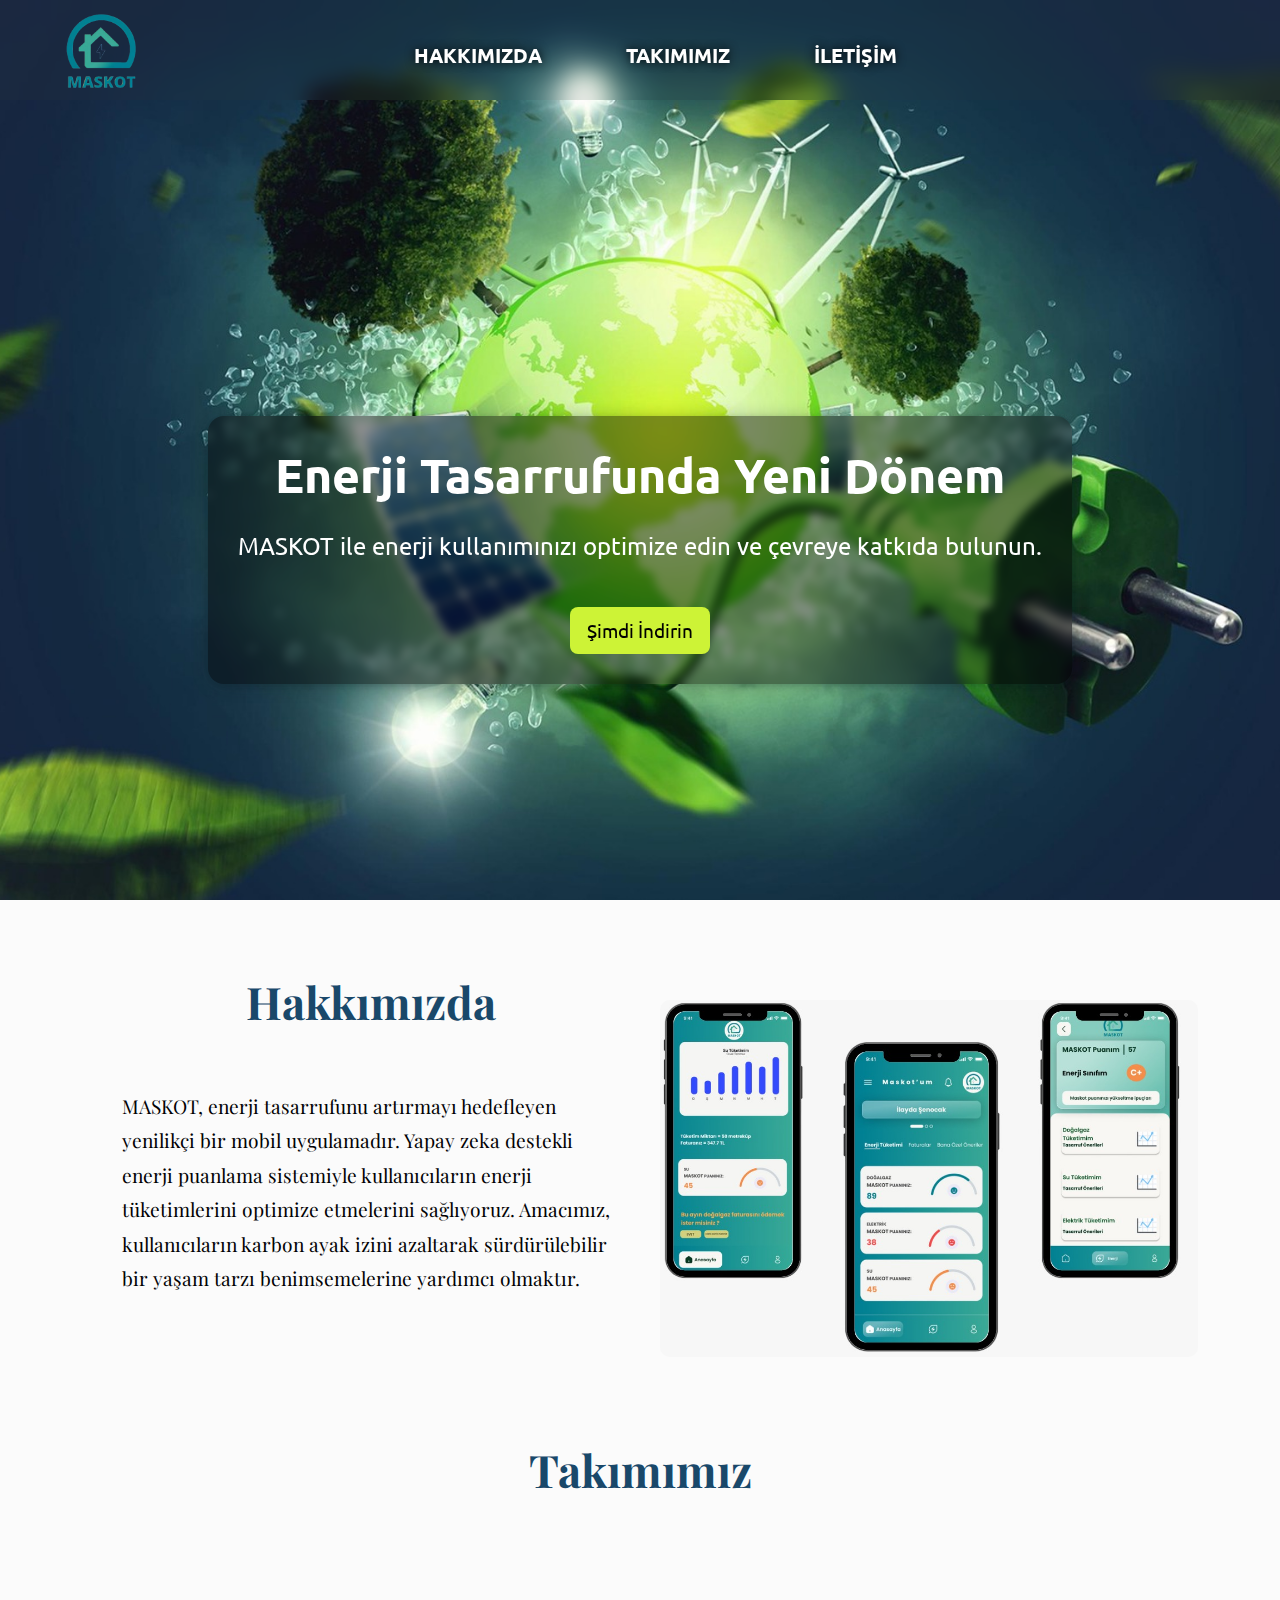
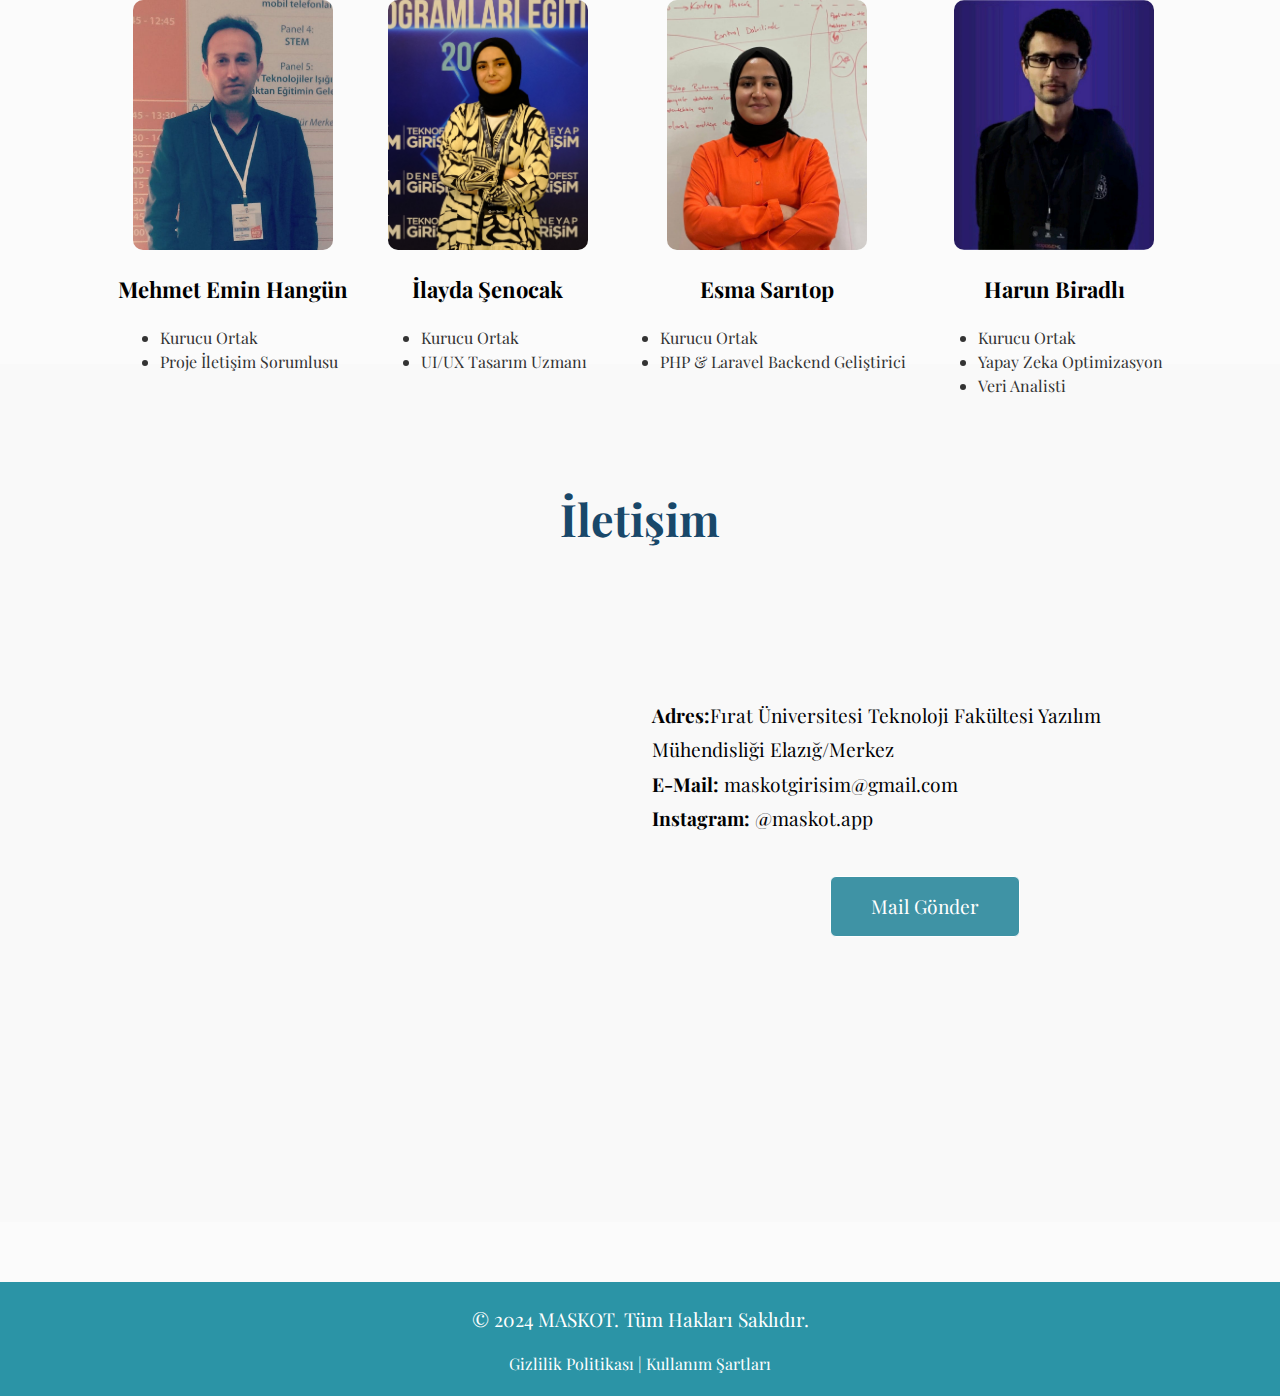
==== commit 073ba654: "buton rengi değiştirildi" ====
--- a/index.html
+++ b/index.html
@@ -145,7 +145,7 @@
                             </p>
                             <!-- Mail Gönder Butonu -->
 
-                            <a href="mailto:maskotgirisim@gmail.com?subject=Maskotİletisim" id="sendMailButton" class="btn btn-primary mt-4" style="background-color: rgba(25,72,106,0.96); border-color: #ffffff; padding: 15px 40px; font-size: 1.2rem; transition: all ease-in-out .1s">Mail Gönder</a>
+                            <a href="mailto:maskotgirisim@gmail.com?subject=Maskotİletisim" id="sendMailButton" class="btn btn-primary mt-4" style="background-color: rgb(63,147,165); border-color: #ffffff; padding: 15px 40px; font-size: 1.2rem; transition: all ease-in-out .1s">Mail Gönder</a>
 
                         </div>
                     </div>
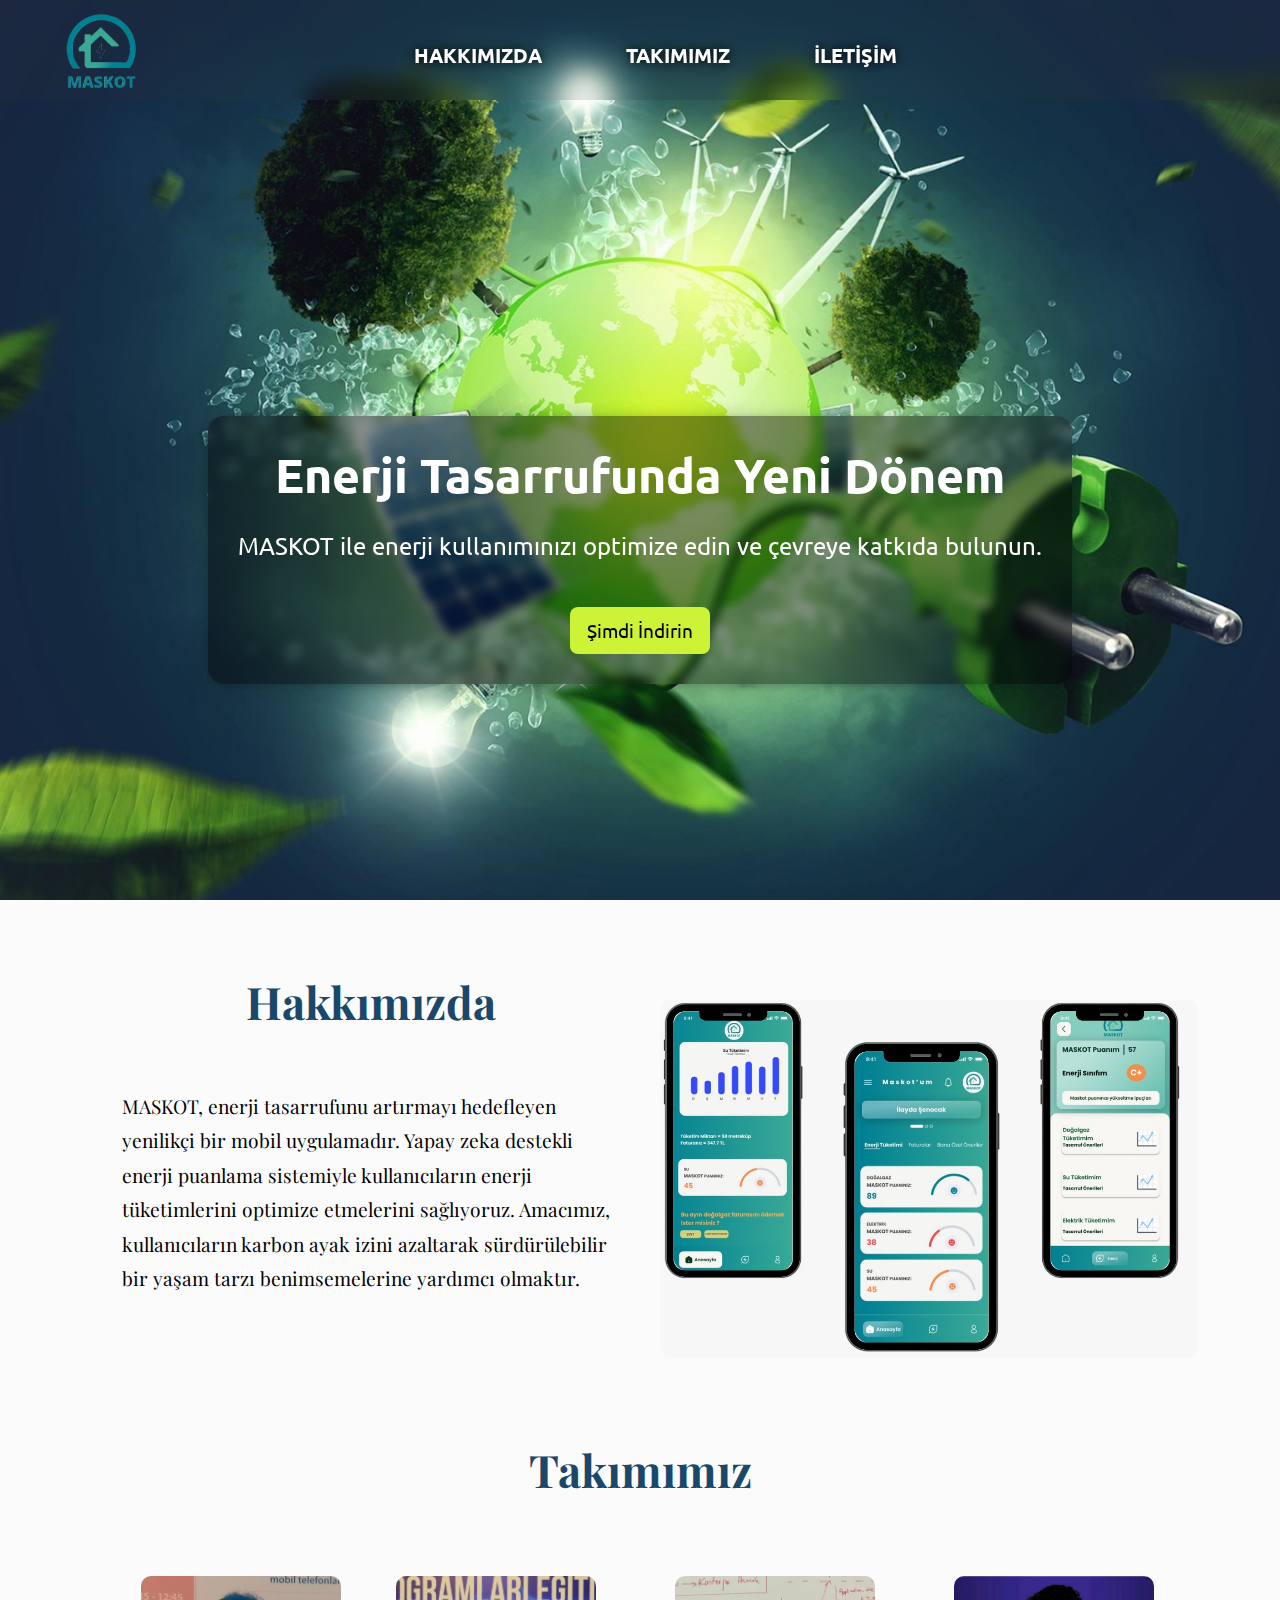
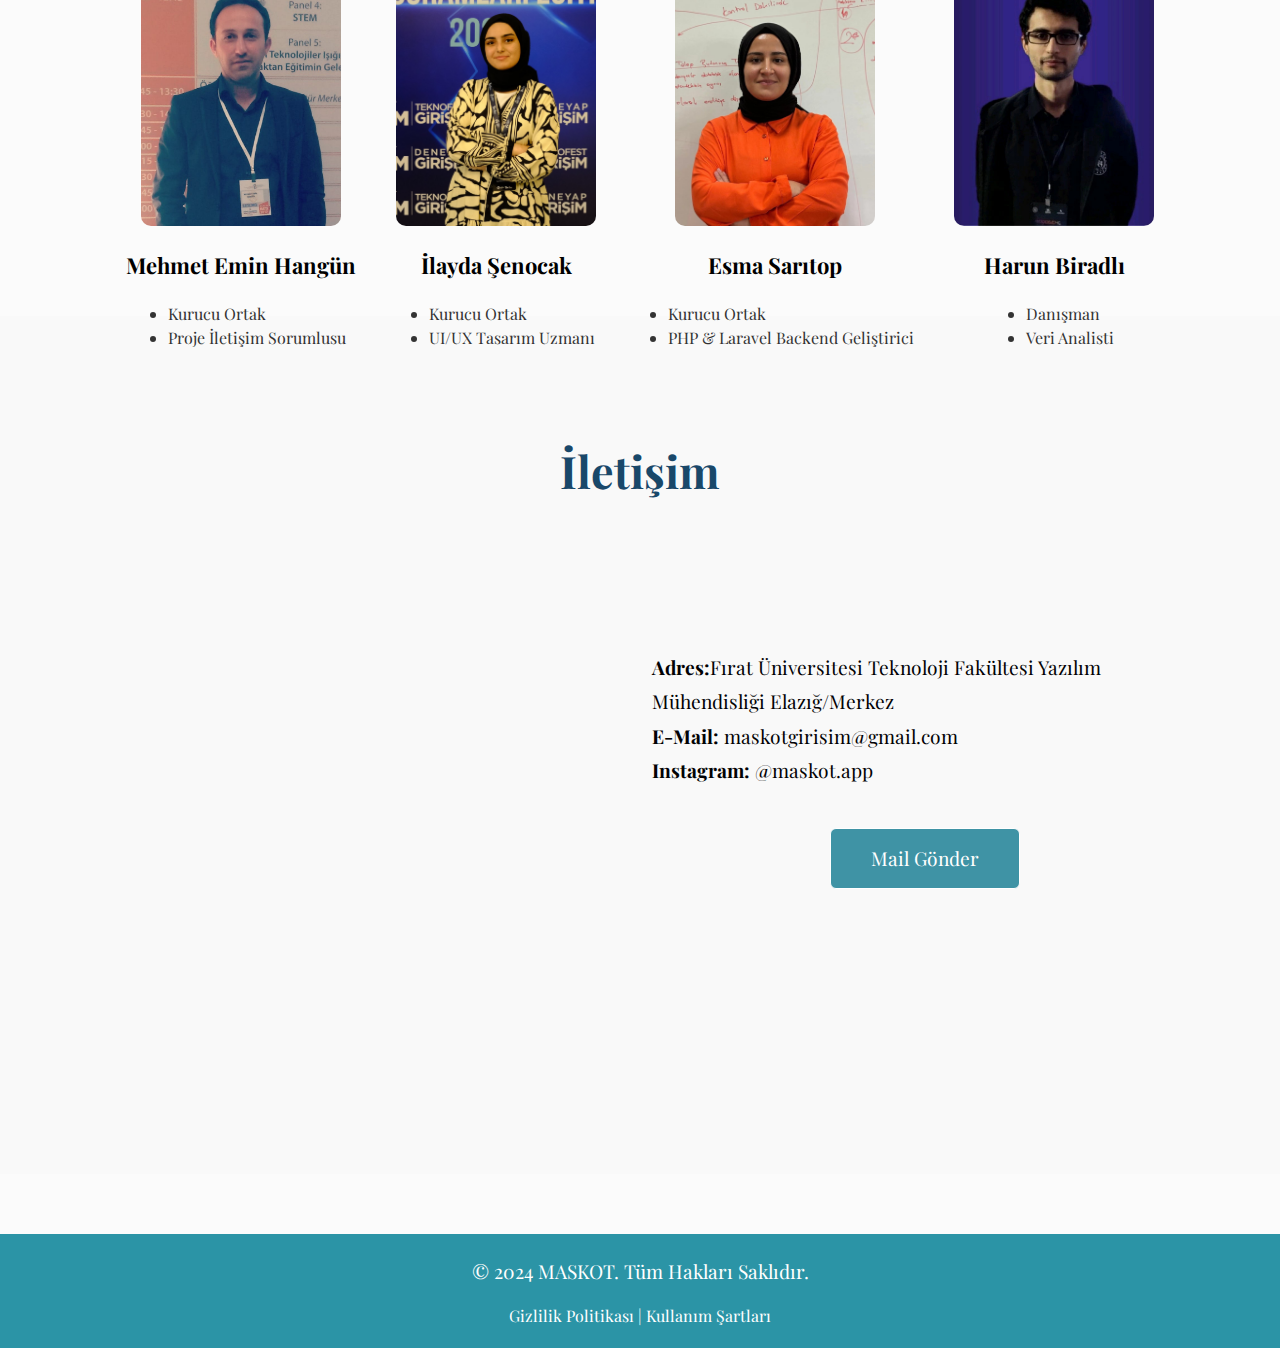
==== commit aa5803cb: "buton rengi değiştirildi" ====
--- a/index.html
+++ b/index.html
@@ -15,6 +15,7 @@
     <link rel="preconnect" href="https://fonts.googleapis.com">
     <link rel="preconnect" href="https://fonts.gstatic.com" crossorigin>
     <link href="https://fonts.googleapis.com/css2?family=Ubuntu:ital,wght@0,300;0,400;0,500;0,700;1,300;1,400;1,500;1,700&display=swap" rel="stylesheet">
+
 </head>
 <body>
 
@@ -100,15 +101,14 @@
 
                 <!-- Harun Biradlı -->
                 <div class="team-member">
-                    <br>
+
                     <a href="https://www.linkedin.com/in/harunbiradlioffical/" target="_blank">
                         <img src="Maskot/resimler/harun.png" alt="Harun Biradlı">
                         <img class="linkedin-logo" src="Maskot/resimler/linkedin-logo.png" alt="LinkedIn">
                     </a>
                     <p style="font-size: 22px; font-weight: bold; text-align: left;">Harun Biradlı</p>
                     <ul style="text-align: left;">
-                        <li>Kurucu Ortak</li>
-                        <li>Yapay Zeka Optimizasyon</li>
+                        <li>Danışman</li>
                         <li>Veri Analisti</li>
                     </ul>
                 </div>
